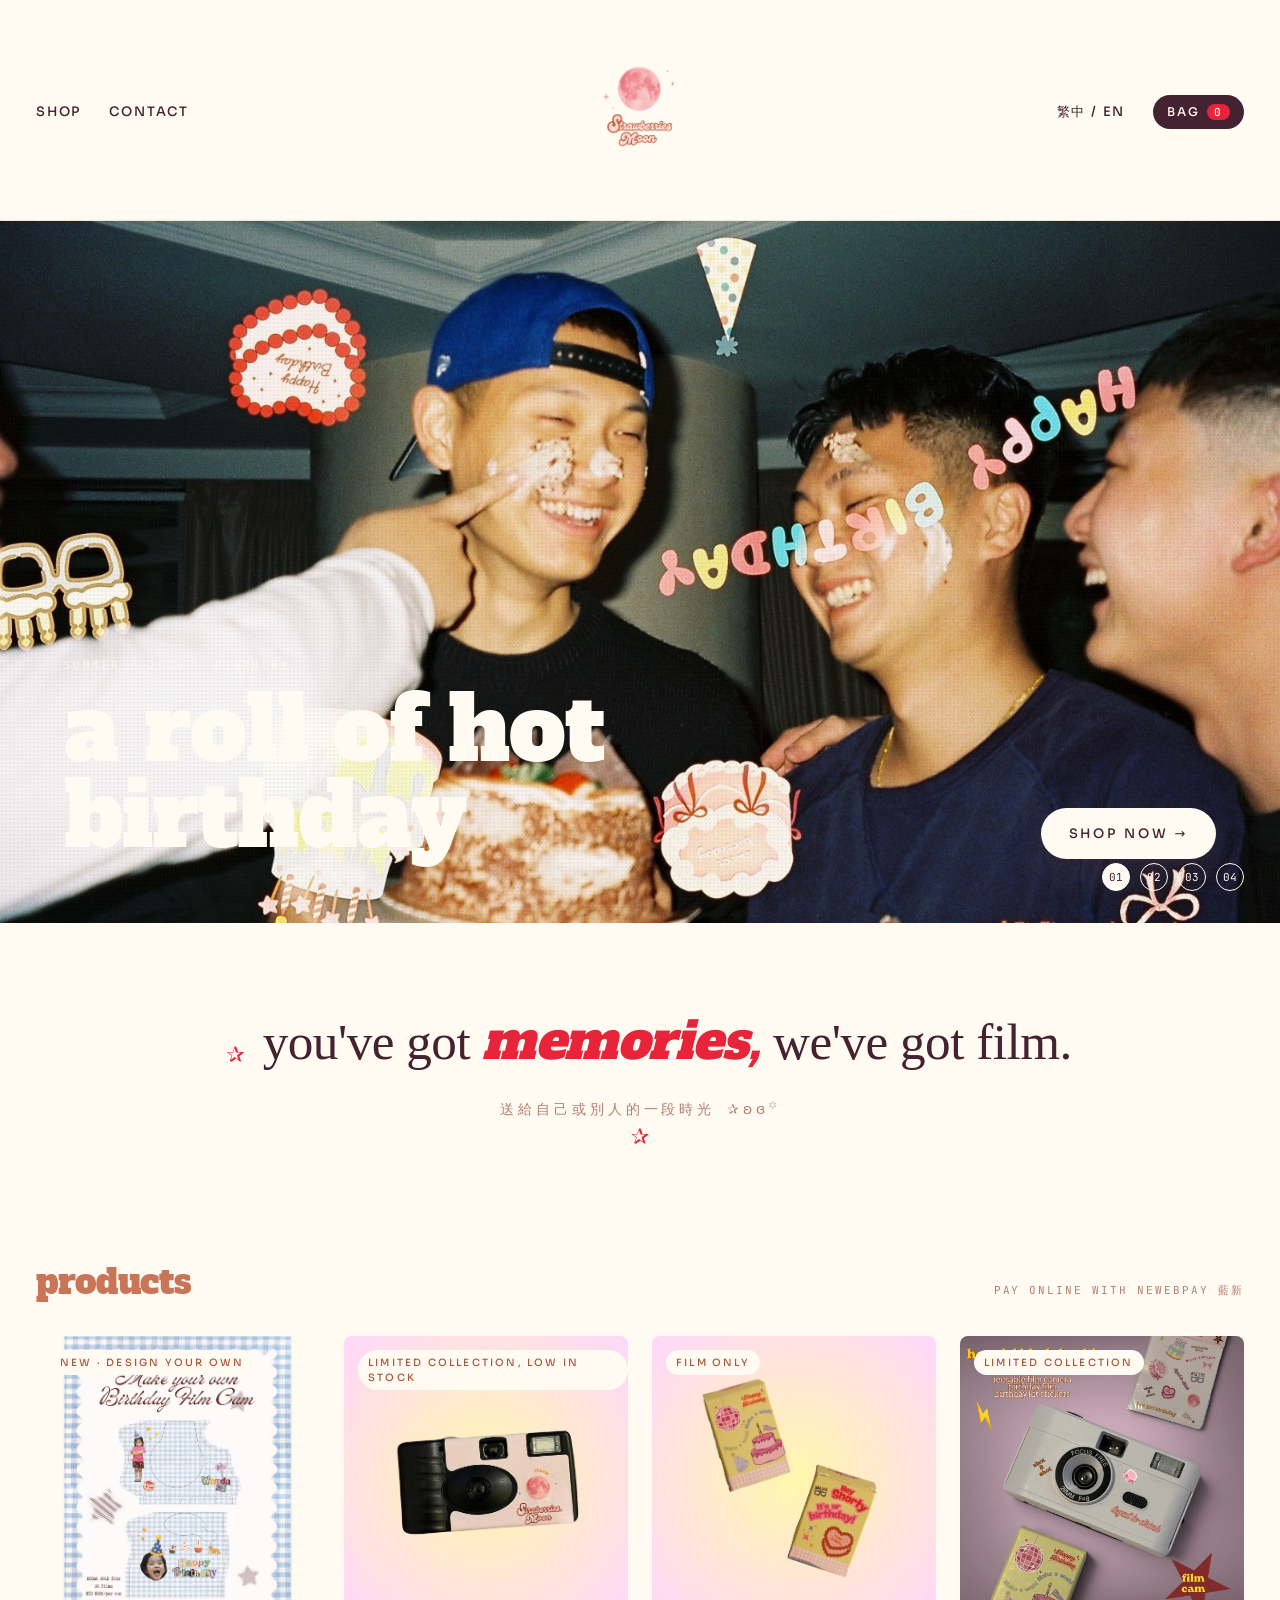
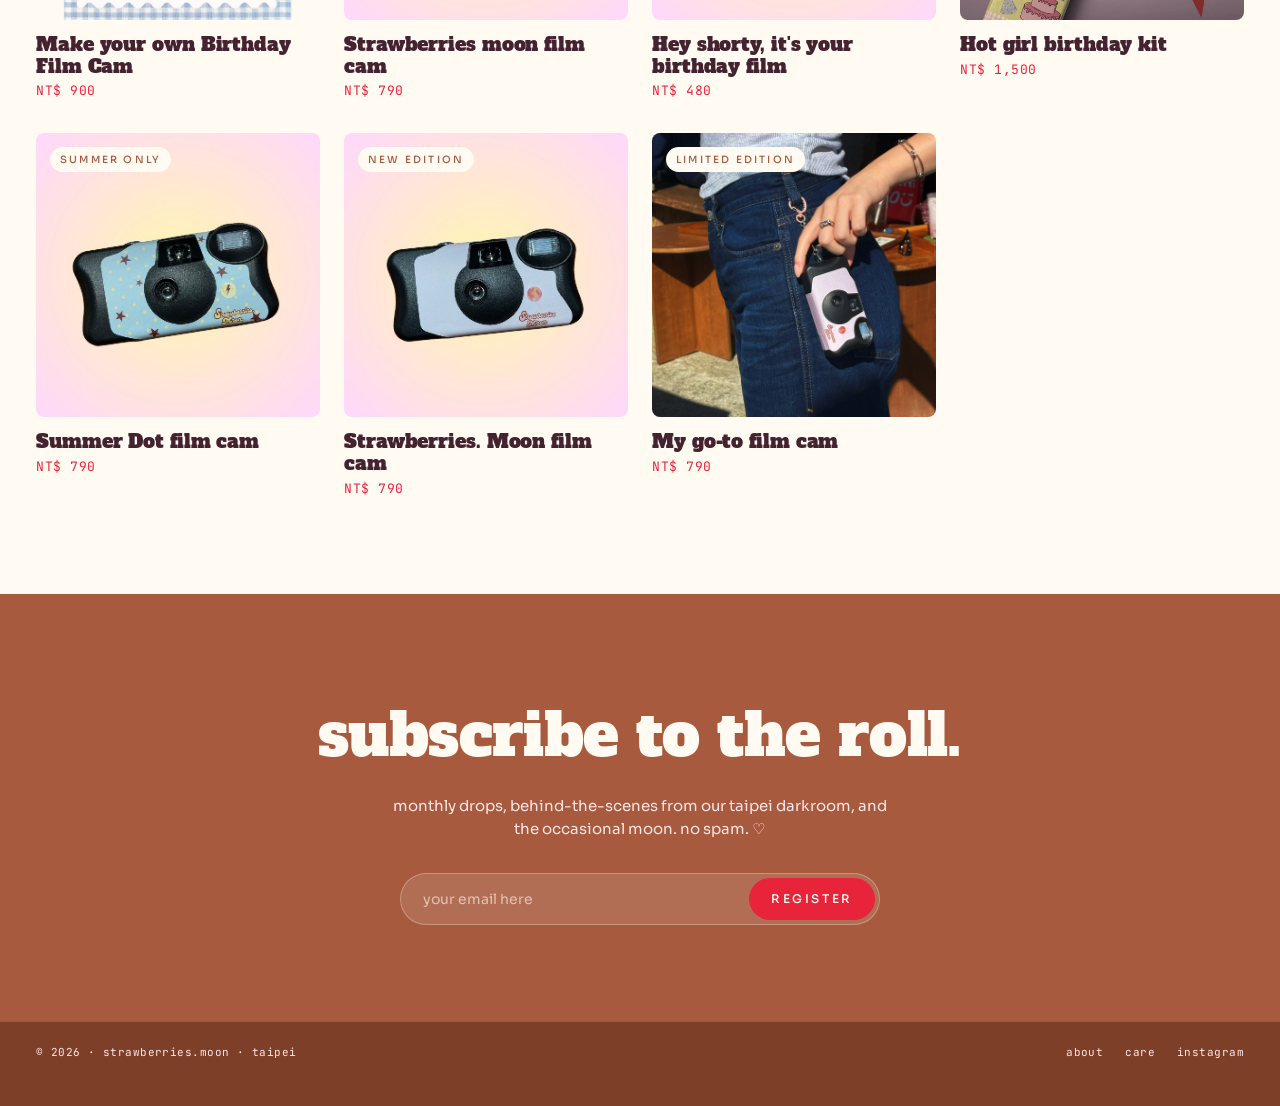
==== index.html @ 06480b18 "Add files via upload" ====
<!doctype html><html><head><meta charset=utf8><meta name=viewport content="width=device-width,initial-scale=1,viewport-fit=cover"><style>:root{color-scheme:light;box-sizing:border-box;padding-top:env(safe-area-inset-top,0px);padding-bottom:env(safe-area-inset-bottom,0px)}html{scroll-padding-top:env(safe-area-inset-top,0px)}body{margin:0;padding:0;font:14px -apple-system,BlinkMacSystemFont,sans-serif;background:#fff;color:#000}img{max-width:100%}[hidden]:not([hidden=until-found i]){display:none!important}</style></head><body><title>strawberries.moon</title>
<style id="app-style">/* ──────────────────────────────────────────────────────────────
   Strawberries.Moon — colors_and_type.css
   70s retro-groovy meets dreamy pastel pink. Soft, witty, romantic.
   ────────────────────────────────────────────────────────────── */
@import url("https://fonts.googleapis.com/css2?family=Alfa+Slab+One&family=Fraunces:ital,opsz,wght@0,9..144,300;0,9..144,400;0,9..144,500;0,9..144,700&family=Sora:wght@300;400;500;600;700&family=JetBrains+Mono:wght@400;500&display=swap");

:root {
  /* ── PALETTE (from the actual logo) ────────────────────────── */
  /* Pinks: the logo's moon + script wash */
  --pink-50:  #fff5f5;
  --pink-100: #ffe6e6;
  --pink-200: #ffd1d4;          /* logo soft pink fill */
  --pink-300: #f5b8bd;
  --pink-400: #e89aa1;          /* moon mid */
  --pink-500: #d97c83;          /* moon dusk */

  /* Coral / terracotta: the logo's outline */
  --coral-300: #e4998a;
  --coral-400: #c97557;          /* logo outline ★ */
  --coral-500: #a85a3e;
  --coral-600: #7e3f29;

  /* Cream paper */
  --cream-50:  #fffaf2;
  --cream-100: #fff3e1;
  --cream-200: #f6e6cc;
  --cream-300: #e9d3ad;

  /* Berry retained as small accent only */
  --berry-500: #e8243a;

  /* Berry scale + dark "cosmic" surfaces + candy accents.
     The brand pivoted to pink/coral, but the shop UI kit uses these
     tokens for dark surfaces (footer, buttons), hovers, and accents.
     Mapped here to warm tones that fit the retro-pink direction. */
  --berry-100: #ffd9dd;
  --berry-300: #f5949c;
  --berry-700: #b3122a;

  /* "cosmic" = deep warm plum-brown for dark surfaces & strong text */
  --cosmic-50:  #f7e9ee;
  --cosmic-100: #efd3dc;   /* light tint for text on dark surfaces */
  --cosmic-500: #7a4a58;   /* mid */
  --cosmic-700: #44222f;   /* darkest — footer bg, primary text */

  /* candy accents */
  --candy-pink: #ffb8d6;
  --candy-buttercream: #fff0a8;
  --candy-mint: #b8efd4;
  --candy-glow: #ffd25a;

  /* Soft text */
  --ink-700: #5a2f24;            /* warm brown text */
  --ink-500: #8a5446;
  --ink-400: #b07f70;

  /* ── SEMANTIC ──────────────────────────────────────────────── */
  --bg:       var(--cream-50);
  --bg-alt:   var(--pink-50);
  --bg-soft:  var(--pink-100);

  --fg:       var(--ink-700);
  --fg-2:     var(--ink-500);
  --fg-3:     var(--ink-400);

  --hairline: var(--cream-200);
  --accent:   var(--coral-400);
  --accent-deep: var(--coral-500);

  --link:       var(--coral-400);
  --link-hover: var(--coral-600);

  /* ── TYPE ──────────────────────────────────────────────────── */
  --font-display: "Alfa Slab One", "Fraunces", Georgia, serif;        /* groovy 70s slab — closest free match to logo */
  --font-serif:   "Fraunces", Georgia, serif;
  --font-sans:    "Sora", "Helvetica Neue", system-ui, sans-serif;
  --font-mono:    "JetBrains Mono", ui-monospace, monospace;

  --t-hero: clamp(56px, 11vw, 168px);    /* @kind font */
  --t-display: clamp(40px, 7vw, 96px);   /* @kind font */
  --t-h1: clamp(32px, 4.2vw, 56px);      /* @kind font */
  --t-h2: clamp(24px, 3vw, 36px);        /* @kind font */
  --t-h3: 22px;                          /* @kind font */
  --t-body: 17px;                        /* @kind font */
  --t-small: 14px;                       /* @kind font */
  --t-eyebrow: 12px;                     /* @kind font */

  --lh-tight: 0.95;                      /* @kind font */
  --lh-snug: 1.1;                        /* @kind font */
  --lh-body: 1.5;                        /* @kind font */

  --ls-display: 0.005em;                 /* @kind font */
  --ls-eyebrow: 0.22em;                  /* @kind font */

  /* ── SHAPE ─────────────────────────────────────────────────── */
  --r-sm: 8px;
  --r-md: 14px;
  --r-lg: 22px;
  --r-xl: 32px;
  --r-pill: 999px;

  /* ── ELEVATION ─────────────────────────────────────────────── */
  --sh-soft: 0 1px 2px rgba(168, 90, 62, 0.08), 0 8px 24px rgba(168, 90, 62, 0.10);
  --sh-card: 0 2px 4px rgba(168, 90, 62, 0.06), 0 16px 40px rgba(168, 90, 62, 0.12);
  --sh-pop:  0 12px 28px rgba(217, 124, 131, 0.32);

  /* ── SPACE ─────────────────────────────────────────────────── */
  --s-1: 4px; --s-2: 8px; --s-3: 12px; --s-4: 16px; --s-5: 24px;
  --s-6: 32px; --s-7: 48px; --s-8: 72px; --s-9: 112px;

  /* ── MOTION ────────────────────────────────────────────────── */
  --ease-soft: cubic-bezier(.2, .9, .25, 1);      /* @kind other */
  --ease-bouncy: cubic-bezier(.34, 1.56, .64, 1); /* @kind other */
  --dur-quick: 140ms;                             /* @kind other */
  --dur-base: 240ms;                              /* @kind other */
}

.sm-display { font-family: var(--font-display); font-weight: 400; font-size: var(--t-display); line-height: var(--lh-tight); color: var(--coral-400); }
.sm-h1 { font-family: var(--font-display); font-size: var(--t-h1); line-height: var(--lh-snug); color: var(--coral-400); }
.sm-h2 { font-family: var(--font-display); font-size: var(--t-h2); line-height: var(--lh-snug); color: var(--coral-400); }
.sm-h3 { font-family: var(--font-sans); font-weight: 600; font-size: var(--t-h3); color: var(--ink-700); }
.sm-body { font-family: var(--font-sans); font-size: var(--t-body); line-height: var(--lh-body); color: var(--fg); }
.sm-small { font-family: var(--font-sans); font-size: var(--t-small); color: var(--fg-2); }
.sm-eyebrow { font-family: var(--font-sans); font-weight: 500; font-size: var(--t-eyebrow); letter-spacing: var(--ls-eyebrow); text-transform: uppercase; color: var(--fg-2); }
.sm-mono { font-family: var(--font-mono); font-size: 13px; }

body.sm-page {
  margin: 0; background: var(--bg); color: var(--fg);
  font-family: var(--font-sans); font-size: var(--t-body); line-height: var(--lh-body);
  -webkit-font-smoothing: antialiased;
}

/* ── strawberries.moon store — layout from the original index.html + product.html, unchanged ── */
* { box-sizing: border-box; }
html, body { margin: 0; padding: 0; }
body {
  background: var(--cream-50);
  color: var(--cosmic-700);
  font-family: var(--font-sans);
  font-size: 16px;
  line-height: 1.5;
  -webkit-font-smoothing: antialiased;
}
body::before { content: ""; position: fixed; inset: 0 0 auto; height: env(safe-area-inset-top, 0px); z-index: 30; background: var(--cream-50); }
a { color: inherit; text-decoration: none; }
.pg-pdp { line-height: 1.55; }

/* ── HEADER (3-col, big centered logo) ─────────────────────── */
.nav {
  display: grid;
  grid-template-columns: 1fr auto 1fr;
  align-items: center;
  padding: 32px 36px 28px;
  border-bottom: 1px solid var(--cream-200);
  background: var(--cream-50);
  position: sticky; top: env(safe-area-inset-top, 0px); z-index: 20;
}
.nav-left, .nav-right { display: flex; gap: 28px; align-items: center; }
.nav-right { justify-content: flex-end; flex-wrap: wrap; }
.nav a.link {
  font-size: 13px;
  letter-spacing: .14em;
  text-transform: uppercase;
  font-weight: 500;
  color: var(--cosmic-700);
  position: relative;
}
.pg-home .nav a.link:hover::after {
  content: ''; position: absolute; left: 0; right: 0; bottom: -4px;
  height: 1px; background: var(--berry-500);
}
.pg-pdp .nav a.link:hover { color: var(--berry-500); }
.logo { display: flex; align-items: center; justify-content: center; }
.cart {
  display: inline-flex; align-items: center; gap: 8px;
  background: var(--cosmic-700); color: var(--cream-50);
  padding: 8px 14px; border-radius: 999px;
  font-size: 12px; letter-spacing: .14em; text-transform: uppercase;
  font-weight: 500; white-space: nowrap;
}
.cart .pip {
  background: var(--berry-500); border-radius: 999px;
  padding: 0 7px; font-family: var(--font-mono); font-size: 11px;
}
.cart:hover { background: var(--berry-500); }
.cart:hover .pip { background: var(--cosmic-700); }

/* ── HERO CAROUSEL ─────────────────────────────────────────── */
.hero {
  position: relative;
  height: 78vh; min-height: 580px; max-height: 780px;
  overflow: hidden;
}
.slide {
  position: absolute; inset: 0;
  opacity: 0; transition: opacity 800ms var(--ease-soft);
  display: flex; align-items: flex-end;
  padding: 64px;
}
.slide.active { opacity: 1; }
.slide-bg { position: absolute; inset: 0; z-index: 0; }
.slide-grain {
  position: absolute; inset: 0; z-index: 1;
  background-image: radial-gradient(rgba(90,47,36,0.05) 1px, transparent 1px);
  background-size: 4px 4px;
  pointer-events: none;
}
.slide-content {
  position: relative; z-index: 2;
  display: flex; align-items: flex-end; justify-content: space-between;
  width: 100%; gap: 64px;
}
.slide-tag {
  font-family: var(--font-mono);
  font-size: 11px;
  letter-spacing: .22em;
  text-transform: uppercase;
  color: var(--cream-50);
  margin-bottom: 14px;
  opacity: .85;
}
.slide-headline {
  font-family: var(--font-display);
  font-size: clamp(48px, 7vw, 104px);
  line-height: .96;
  letter-spacing: -0.01em;
  color: var(--cream-50);
  font-weight: 400;
  max-width: 11ch;
  margin: 0;
}
.slide-cta {
  display: inline-flex; align-items: center; gap: 10px;
  background: var(--cream-50);
  color: var(--cosmic-700);
  padding: 16px 28px;
  border-radius: 999px;
  border: 0;
  font-family: var(--font-sans);
  font-size: 13px;
  letter-spacing: .22em;
  text-transform: uppercase;
  font-weight: 500;
  cursor: pointer;
  white-space: nowrap;
  transition: all var(--dur-quick) var(--ease-soft);
  box-shadow: var(--sh-card);
}
.slide-cta:hover { background: var(--berry-500); color: var(--cream-50); }
.slide-counter {
  position: absolute; bottom: 32px; right: 36px;
  display: flex; gap: 10px; z-index: 5;
}
.slide-counter button {
  width: 28px; height: 28px; border-radius: 50%;
  border: 1px solid var(--cream-50);
  background: transparent;
  color: var(--cream-50);
  font-family: var(--font-mono);
  font-size: 11px;
  cursor: pointer;
  transition: all var(--dur-quick) var(--ease-soft);
}
.slide-counter button.active { background: var(--cream-50); color: var(--cosmic-700); }
.slide-orn { position: absolute; z-index: 1; pointer-events: none; }
.slide-n1 .slide-orn { top: 18%; left: 38%; transform: rotate(-12deg); }
.slide-n2 .slide-orn { top: 14%; right: 14%; }
.slide-n3 .slide-orn { top: 22%; right: 22%; transform: rotate(6deg); }
.slide-n4 .slide-orn { top: 16%; right: 18%; transform: rotate(-8deg); }
.slide-n5 .slide-orn { top: 18%; left: 50%; transform: translateX(-50%); }

/* ── TAGLINE SECTION ──────────────────────────────────────── */
.tagline {
  padding: 80px 36px;
  text-align: center;
  background: var(--cream-50);
  position: relative;
}
.tagline::before, .tagline::after {
  content: '✰'; color: var(--berry-500);
  font-size: 22px; margin: 0 18px; vertical-align: middle;
}
.tagline-text {
  display: inline-block;
  font-family: var(--font-display);
  font-size: clamp(28px, 4vw, 52px);
  letter-spacing: -0.01em;
  font-weight: 400;
  color: var(--cosmic-700);
}
.tagline-text em { font-family: var(--font-display); font-style: italic; color: var(--berry-500); }
.tagline-sub {
  margin-top: 18px;
  font-family: var(--font-mono);
  font-size: 12px;
  letter-spacing: .28em;
  text-transform: uppercase;
  color: var(--fg-3);
}

/* ── PRODUCTS GRID ────────────────────────────────────────── */
.products { padding: 24px 36px 96px; max-width: 1440px; margin: 0 auto; }
.products-head {
  display: flex; justify-content: space-between; align-items: baseline; gap: 16px; flex-wrap: wrap;
  margin-bottom: 28px;
}
.products-head h2 {
  font-family: var(--font-display);
  font-size: 34px; font-weight: 400; letter-spacing: -0.01em;
  margin: 0; color: var(--coral-400);
}
.products-note { font-family: var(--font-mono); font-size: 11px; letter-spacing: .18em; text-transform: uppercase; color: var(--fg-3); }
.grid { display: grid; grid-template-columns: repeat(4, 1fr); gap: 32px 24px; }
@media (max-width: 980px) { .grid { grid-template-columns: repeat(2, 1fr); } }
.grid-empty { grid-column: 1 / -1; text-align: center; padding: 80px 20px; color: var(--fg-3); }
.grid-empty b { display: block; font-family: var(--font-display); font-size: 32px; font-weight: 400; color: var(--cosmic-700); margin-bottom: 8px; }

/* product card (was React inline styles; same values) */
.pcard { position: relative; cursor: pointer; display: block; color: inherit; min-width: 0; }
.pcard-img { aspect-ratio: 1; max-width: 100%; border-radius: 8px; position: relative; overflow: hidden; margin-bottom: 14px; transition: box-shadow 240ms cubic-bezier(.2,.9,.25,1); }
.pcard:hover .pcard-img { box-shadow: 0 16px 40px rgba(168,90,62,0.16); }
.pcard-glyph { position: absolute; left: 50%; top: 50%; transform: translate(-50%,-50%) scale(1) rotate(0deg); width: 50%; transition: transform 320ms cubic-bezier(.2,.9,.25,1); filter: drop-shadow(0 12px 24px rgba(168,90,62,0.2)); }
.pcard:hover .pcard-glyph { transform: translate(-50%,-50%) scale(1.06) rotate(-4deg); }
.pcard-tag { position: absolute; top: 14px; left: 14px; background: var(--cream-50); color: var(--coral-500); font-size: 10px; letter-spacing: .22em; text-transform: uppercase; font-weight: 500; padding: 5px 10px; border-radius: 999px; }
.pcard-cta { position: absolute; bottom: 14px; left: 14px; right: 14px; background: var(--berry-500); color: var(--cream-50); padding: 11px 14px; border-radius: 999px; text-align: center; font-family: var(--font-sans); font-size: 12px; font-weight: 500; letter-spacing: .18em; text-transform: uppercase; opacity: 0; transform: translateY(8px); transition: all 240ms cubic-bezier(.2,.9,.25,1); }
.pcard:hover .pcard-cta, .pcard:focus-visible .pcard-cta { opacity: 1; transform: translateY(0); }
.pcard-title { font-family: var(--font-display); font-size: 19px; font-weight: 400; letter-spacing: -0.005em; line-height: 1.15; color: var(--cosmic-700); margin-bottom: 4px; }
.pcard-price { font-family: var(--font-mono); font-size: 13px; color: var(--berry-500); letter-spacing: .04em; }

/* ── NEWSLETTER ──────────────────────────────────────────── */
.news { background: var(--coral-500); color: var(--cream-50); padding: 96px 36px; text-align: center; }
.news h3 { font-family: var(--font-display); font-size: clamp(36px, 5vw, 60px); letter-spacing: -0.01em; font-weight: 400; margin: 0 0 14px; }
.news p { max-width: 520px; margin: 0 auto 32px; color: var(--pink-100); font-size: 15px; line-height: 1.55; }
.news-form {
  display: flex; max-width: 480px; margin: 0 auto;
  background: rgba(255, 250, 242, 0.12);
  border: 1px solid rgba(255, 250, 242, 0.28);
  border-radius: 999px; padding: 4px;
}
.news-form input { flex: 1; min-width: 0; border: 0; background: transparent; padding: 12px 18px; color: var(--cream-50); font-family: var(--font-sans); font-size: 14px; outline: none; }
.news-form input::placeholder { color: rgba(255, 250, 242, 0.6); }
.news-form button { background: var(--berry-500); color: var(--cream-50); border: 0; padding: 11px 22px; border-radius: 999px; font-family: var(--font-sans); font-size: 12px; font-weight: 500; letter-spacing: .22em; text-transform: uppercase; cursor: pointer; transition: background var(--dur-quick); }
.news-form button:hover { background: var(--berry-700); }

/* ── FOOTER ──────────────────────────────────────────────── */
.foot { background: var(--coral-600); color: var(--cream-50); padding: 0 36px 24px; border-top: 1px solid rgba(255, 250, 242, 0.14); }
.foot-row { display: flex; justify-content: space-between; align-items: center; padding: 22px 0; font-family: var(--font-mono); font-size: 11px; color: var(--pink-100); letter-spacing: .04em; }
.foot-row a { margin-left: 22px; }
.foot-row a:hover { color: var(--cream-50); }
.foot2 { background: var(--cosmic-700); color: var(--cream-50); padding: 0 36px 24px; border-top: 1px solid rgba(255,250,242,.12); margin-top: 60px; }
.foot2 > div { display: flex; justify-content: space-between; align-items: center; padding: 22px 0; font-family: var(--font-mono); font-size: 11px; color: var(--cosmic-100); letter-spacing: .04em; }

/* ── PRODUCT PAGE ─────────────────────────────────────────── */
.crumbs { padding: 24px 36px 0; font-family: var(--font-mono); font-size: 11px; letter-spacing: .15em; text-transform: uppercase; color: var(--fg-3); }
.crumbs a:hover { color: var(--berry-500); }
.crumbs span { margin: 0 8px; opacity: .5; }
.crumbs span.here { margin: 0; opacity: 1; color: var(--cosmic-700); }
.pdp { display: grid; grid-template-columns: 1.05fr 1fr; gap: 64px; max-width: 1280px; margin: 0 auto; padding: 32px 36px 80px; }
.pdp > * { min-width: 0; }
@media (max-width: 880px) { .pdp { grid-template-columns: 1fr; gap: 32px; } }
.gallery { position: sticky; top: 124px; align-self: start; }
.gallery-hero { aspect-ratio: 1; max-width: 100%; background-color: var(--cream-100); background-size: cover; background-position: center; background-repeat: no-repeat; border-radius: 10px; overflow: hidden; position: relative; margin-bottom: 12px; }
.gallery-hero .placeholder { position: absolute; inset: 0; display: flex; align-items: center; justify-content: center; }
.gallery-hero .placeholder img { width: 45%; opacity: .9; }
.gallery-thumbs { display: grid; grid-template-columns: repeat(5, 1fr); gap: 8px; }
.gallery-thumb { aspect-ratio: 1; background-color: var(--cream-100); background-size: cover; background-position: center; background-repeat: no-repeat; border-radius: 6px; cursor: pointer; border: 2px solid transparent; transition: border-color 200ms; padding: 0; }
.gallery-thumb.active { border-color: var(--berry-500); }
.info { padding-top: 4px; }
.tag { display: inline-block; background: var(--berry-500); color: var(--cream-50); font-size: 10px; letter-spacing: .22em; text-transform: uppercase; font-weight: 500; padding: 5px 10px; border-radius: 999px; margin-bottom: 16px; }
.title { font-family: var(--font-display); font-size: 52px; font-weight: 400; letter-spacing: -0.025em; line-height: 1.05; color: var(--cosmic-700); margin: 0 0 18px; font-variation-settings: "opsz" 144; text-wrap: balance; }
.price { font-family: var(--font-display); font-size: 32px; letter-spacing: -0.015em; color: var(--berry-500); margin-bottom: 28px; font-variation-settings: "opsz" 144; }
.desc { font-size: 15.5px; line-height: 1.65; color: var(--cosmic-500); margin: 0 0 32px; text-wrap: pretty; max-width: 48ch; white-space: pre-line; }
.field-block { margin-bottom: 28px; }
.field-block .label { font-family: var(--font-mono); font-size: 11px; letter-spacing: .22em; text-transform: uppercase; color: var(--fg-3); margin-bottom: 12px; }
.variants { display: flex; flex-wrap: wrap; gap: 8px; }
.variant { padding: 11px 18px; border: 1px solid var(--cream-200); background: var(--cream-50); color: var(--cosmic-700); border-radius: 999px; font-family: var(--font-sans); font-size: 14px; cursor: pointer; transition: all 180ms cubic-bezier(.2,.9,.25,1); }
.variant:hover { border-color: var(--cosmic-500); }
.variant.active { border-color: var(--berry-500); background: var(--berry-500); color: var(--cream-50); }
.variant.oos { opacity: .4; cursor: not-allowed; text-decoration: line-through; }
.stock-pill { display: inline-block; font-family: var(--font-mono); font-size: 11px; color: var(--fg-3); margin-top: 12px; }
.stock-pill.low { color: var(--berry-500); }
.qty { display: inline-flex; align-items: center; border: 1px solid var(--cream-200); border-radius: 999px; background: var(--cream-50); padding: 4px; }
.qty button { width: 32px; height: 32px; border-radius: 50%; border: 0; background: transparent; cursor: pointer; font-size: 18px; color: var(--cosmic-700); }
.qty button:hover { background: var(--cream-200); }
.qty .v { min-width: 36px; text-align: center; font-family: var(--font-mono); font-size: 14px; font-variant-numeric: tabular-nums; }
.actions { display: flex; flex-direction: column; gap: 10px; margin-top: 8px; }
.btn { display: inline-flex; align-items: center; justify-content: center; gap: 10px; padding: 18px 28px; border-radius: 999px; font-family: var(--font-sans); font-size: 13px; letter-spacing: .22em; text-transform: uppercase; font-weight: 500; border: 0; cursor: pointer; transition: all 200ms cubic-bezier(.2,.9,.25,1); text-align: center; }
.btn-buy { background: var(--berry-500); color: var(--cream-50); }
.btn-buy:hover { background: var(--berry-700); transform: translateY(-1px); }
.btn-buy:disabled { background: var(--cream-200); color: var(--fg-3); cursor: not-allowed; transform: none; }
.btn-add { background: transparent; color: var(--cosmic-700); border: 1.5px solid var(--cosmic-700); }
.btn-add:hover { background: var(--cosmic-700); color: var(--cream-50); }
.btn-add:disabled { opacity: .4; cursor: not-allowed; background: transparent; color: var(--cosmic-700); }
.added { font-family: var(--font-mono); font-size: 12px; color: var(--berry-500); min-height: 18px; }
.added a { border-bottom: 1px solid; }
.meta-rows { margin-top: 36px; border-top: 1px solid var(--cream-200); }
.meta-row { display: flex; justify-content: space-between; gap: 16px; padding: 14px 0; border-bottom: 1px solid var(--cream-200); font-size: 13.5px; }
.meta-row > span:last-child { text-align: right; }
.meta-row .k { color: var(--fg-3); font-family: var(--font-mono); font-size: 11px; letter-spacing: .15em; text-transform: uppercase; }
.notfound { text-align: center; padding: 140px 24px; max-width: 520px; margin: 0 auto; }
.notfound h1 { font-family: var(--font-display); font-size: 56px; letter-spacing: -0.02em; color: var(--cosmic-700); font-weight: 400; margin: 0 0 12px; line-height: 1.05; }
.notfound p { color: var(--fg-3); margin: 0 0 24px; }

/* ── BAG + CHECKOUT (built from the product-page parts) ───── */
.co-title { font-family: var(--font-display); font-size: 44px; font-weight: 400; letter-spacing: -0.02em; line-height: 1.05; color: var(--cosmic-700); margin: 0 0 24px; text-wrap: balance; }
.eyebrow { font-family: var(--font-mono); font-size: 11px; letter-spacing: .22em; text-transform: uppercase; color: var(--fg-3); margin: 0 0 10px; }
.line { display: grid; grid-template-columns: 76px minmax(0,1fr) auto; gap: 16px; align-items: center; padding: 16px 0; border-bottom: 1px solid var(--cream-200); }
.line:first-child { border-top: 1px solid var(--cream-200); }
.line-th { width: 76px; height: 76px; border-radius: 8px; background-size: cover; background-position: center; position: relative; overflow: hidden; }
.line-th img { position: absolute; left: 50%; top: 50%; width: 52%; transform: translate(-50%,-50%); }
.line-name { font-family: var(--font-display); font-size: 17px; line-height: 1.15; color: var(--cosmic-700); }
.line-meta { font-family: var(--font-mono); font-size: 12px; color: var(--fg-3); margin-top: 4px; font-variant-numeric: tabular-nums; }
.line-ctl { display: flex; flex-direction: column; align-items: flex-end; gap: 8px; }
.line-ctl .qty button { width: 28px; height: 28px; font-size: 16px; }
.line-ctl .qty .v { min-width: 28px; font-size: 13px; }
.rm { background: none; border: 0; padding: 0; font-family: var(--font-mono); font-size: 11px; letter-spacing: .12em; text-transform: uppercase; color: var(--fg-3); cursor: pointer; text-decoration: underline; }
.rm:hover { color: var(--berry-500); }
.sum { background: var(--cream-100); border-radius: 10px; padding: 28px; display: flex; flex-direction: column; gap: 16px; position: sticky; top: 124px; align-self: start; }
.sum h2 { font-family: var(--font-display); font-weight: 400; font-size: 26px; margin: 0; color: var(--cosmic-700); }
.sum .lines .line { grid-template-columns: 56px minmax(0,1fr) auto; padding: 12px 0; }
.sum .lines .line-th { width: 56px; height: 56px; }
.sum .lines .line-name { font-size: 15px; }
.rows { display: grid; grid-template-columns: 1fr auto; gap: 8px 16px; margin: 0; font-size: 14px; }
.rows dt { color: var(--fg-2); }
.rows dd { margin: 0; text-align: right; font-family: var(--font-mono); font-size: 13px; font-variant-numeric: tabular-nums; }
.rows .tot { font-family: var(--font-display); font-size: 22px; color: var(--berry-500); }
.rows dt.tot { color: var(--cosmic-700); font-family: var(--font-sans); font-size: 15px; font-weight: 600; align-self: center; }
.hint { font-size: 12.5px; color: var(--fg-2); margin: 0; }
.textlink { font-family: var(--font-mono); font-size: 12px; letter-spacing: .12em; text-transform: uppercase; color: var(--cosmic-700); border-bottom: 1px solid; align-self: center; }
.textlink:hover { color: var(--berry-500); }
.form { display: grid; grid-template-columns: 1fr 1fr; gap: 18px 16px; }
.form .full { grid-column: 1 / -1; }
@media (max-width: 560px) { .form { grid-template-columns: 1fr; } }
.fl { display: flex; flex-direction: column; gap: 8px; min-width: 0; }
.fl > span { font-family: var(--font-mono); font-size: 11px; letter-spacing: .22em; text-transform: uppercase; color: var(--fg-3); }
.inp { width: 100%; font-family: var(--font-sans); font-size: 15px; color: var(--cosmic-700); background: var(--cream-50); border: 1px solid var(--cream-200); border-radius: 12px; padding: 13px 16px; }
.inp:hover { border-color: var(--cosmic-500); }
.inp:focus { outline: 2px solid var(--berry-500); outline-offset: 0; border-color: var(--berry-500); }
textarea.inp { min-height: 84px; resize: vertical; line-height: 1.5; }
.err, .fl > span.err { font-family: var(--font-sans); font-size: 12.5px; letter-spacing: 0; text-transform: none; color: var(--berry-700); }
.steps { list-style: none; margin: 0 0 28px; padding: 0; display: flex; flex-direction: column; gap: 28px; counter-reset: st; }
.steps li { display: grid; grid-template-columns: 36px minmax(0,1fr); gap: 14px; }
.steps li::before { counter-increment: st; content: counter(st); width: 36px; height: 36px; border-radius: 50%; border: 1.5px solid var(--berry-500); color: var(--berry-500); display: grid; place-items: center; font-family: var(--font-mono); font-size: 13px; }
.steps h2 { font-family: var(--font-display); font-weight: 400; font-size: 24px; margin: 4px 0 8px; color: var(--cosmic-700); }
.steps p { margin: 0 0 12px; color: var(--cosmic-500); font-size: 15px; max-width: 52ch; }
.otext { width: 100%; min-height: 200px; font-family: var(--font-mono); font-size: 12.5px; line-height: 1.6; color: var(--cosmic-700); background: var(--cream-100); border: 1px solid var(--cream-200); border-radius: 10px; padding: 14px; resize: vertical; }
.btnrow { display: flex; gap: 10px; flex-wrap: wrap; }
.btnrow .btn { flex: 1 1 200px; }
.btn.sm { padding: 14px 20px; font-size: 12px; }

/* preview bar (only you see it) */
.pvbar { position: fixed; z-index: 60; left: 50%; transform: translateX(-50%); bottom: calc(18px + env(safe-area-inset-bottom, 0px)); display: flex; align-items: center; gap: 10px; flex-wrap: wrap; justify-content: center; padding: 8px 8px 8px 18px; border-radius: 999px; background: var(--cosmic-700); color: var(--cream-50); font-size: 13px; box-shadow: var(--sh-card); max-width: calc(100% - 24px); }
.pvbar button { border: 0; border-radius: 999px; padding: 8px 14px; background: var(--cream-50); color: var(--cosmic-700); font-family: var(--font-sans); font-weight: 600; font-size: 12px; cursor: pointer; }
.pvbar button.alt { background: transparent; color: var(--cream-50); border: 1px solid rgba(255,250,242,.4); }

/* ── SELLER PAGE ──────────────────────────────────────────── */
.seller { max-width: 1040px; margin: 0 auto; padding: 32px 36px 96px; }
.ed { display: flex; flex-direction: column; gap: 36px; }
.ed-top { display: flex; justify-content: space-between; align-items: flex-end; gap: 20px; flex-wrap: wrap; }
.ed-top h1 { font-family: var(--font-display); font-weight: 400; font-size: 44px; line-height: 1.05; margin: 0; color: var(--cosmic-700); }
.ed-top p { margin: 8px 0 0; color: var(--cosmic-500); max-width: 56ch; }
.ed-actions { display: flex; gap: 8px; flex-wrap: wrap; }
.sb { display: inline-flex; align-items: center; justify-content: center; gap: 6px; min-height: 42px; padding: 0 18px; border-radius: 999px; border: 1.5px solid var(--cosmic-700); background: transparent; color: var(--cosmic-700); font-family: var(--font-sans); font-weight: 500; font-size: 12px; letter-spacing: .14em; text-transform: uppercase; cursor: pointer; white-space: nowrap; }
.sb:hover { background: var(--cosmic-700); color: var(--cream-50); }
.sb.primary { background: var(--berry-500); border-color: var(--berry-500); color: var(--cream-50); }
.sb.primary:hover { background: var(--berry-700); border-color: var(--berry-700); }
.sb:disabled { opacity: .4; cursor: not-allowed; }
.sb:disabled:hover { background: transparent; color: var(--cosmic-700); }
.sb.primary:disabled:hover { background: var(--berry-500); color: var(--cream-50); }
.sb.small { min-height: 32px; padding: 0 12px; font-size: 11px; letter-spacing: .1em; border-width: 1px; }
.sb.danger { color: var(--berry-700); border-color: var(--berry-300); }
.sb.danger.armed { background: var(--berry-700); color: var(--cream-50); border-color: var(--berry-700); }
.status { margin: 0; font-size: 14px; padding: 12px 16px; border-radius: 10px; background: var(--pink-100); color: var(--cosmic-700); }
.status.bad { background: var(--berry-100); color: var(--berry-700); }
.status:empty { display: none; }
.sec { background: var(--cream-100); border-radius: 14px; padding: 24px; display: flex; flex-direction: column; gap: 18px; }
.sec-head { display: flex; justify-content: space-between; align-items: center; gap: 12px; flex-wrap: wrap; }
.sec h2 { font-family: var(--font-display); font-weight: 400; font-size: 26px; margin: 0; color: var(--cosmic-700); }
.sec .note { font-size: 13px; color: var(--fg-2); margin: 0; max-width: 70ch; }
.sec .note code { font-family: var(--font-mono); font-size: 12px; }
.check { display: flex; gap: 10px; align-items: center; font-size: 14px; cursor: pointer; }
.check input { width: 18px; height: 18px; accent-color: var(--berry-500); }
.item-ed { border: 1px solid var(--cream-200); border-radius: 12px; background: var(--cream-50); }
.item-ed > summary { list-style: none; display: flex; align-items: center; gap: 14px; padding: 12px 16px; cursor: pointer; }
.item-ed > summary::-webkit-details-marker { display: none; }
.item-ed .th { width: 52px; height: 52px; border-radius: 8px; flex: none; background-size: cover; background-position: center; position: relative; overflow: hidden; }
.item-ed .th img { position: absolute; left: 50%; top: 50%; width: 55%; transform: translate(-50%,-50%); }
.item-ed .nm { flex: 1; min-width: 0; }
.item-ed .nm b { display: block; font-family: var(--font-display); font-weight: 400; font-size: 17px; overflow: hidden; text-overflow: ellipsis; white-space: nowrap; }
.item-ed .nm span { font-family: var(--font-mono); font-size: 12px; color: var(--fg-3); }
.chip { font-family: var(--font-mono); font-size: 10px; letter-spacing: .12em; text-transform: uppercase; padding: 4px 9px; border-radius: 999px; background: var(--pink-100); color: var(--cosmic-500); white-space: nowrap; }
.chip.warn { background: var(--candy-buttercream); color: var(--ink-700); }
.chev { font-family: var(--font-mono); color: var(--fg-3); transition: transform .2s; }
.item-ed[open] .chev { transform: rotate(90deg); }
.item-body { padding: 6px 16px 20px; display: flex; flex-direction: column; gap: 18px; border-top: 1px solid var(--cream-200); }
.item-body h3 { margin: 12px 0 0; font-family: var(--font-mono); font-size: 11px; letter-spacing: .22em; text-transform: uppercase; color: var(--fg-3); font-weight: 500; }
.photos { display: flex; gap: 10px; flex-wrap: wrap; align-items: flex-start; }
.photo { width: 104px; display: flex; flex-direction: column; gap: 4px; }
.photo .pi { width: 104px; height: 104px; border-radius: 8px; border: 1px solid var(--cream-200); background-size: cover; background-position: center; background-color: var(--cream-100); }
.photo.wide, .photo.wide .pi { width: 220px; }
.photo.wide .pi { height: 124px; }
.photo .pa { display: flex; gap: 4px; }
.photo .pa button { flex: 1; font-size: 11px; padding: 5px 0; border-radius: 6px; border: 1px solid var(--cream-200); background: var(--cream-50); color: var(--cosmic-700); cursor: pointer; }
.photo .pa button:hover { border-color: var(--cosmic-500); }
.photo .main { font-family: var(--font-mono); font-size: 10px; letter-spacing: .12em; text-transform: uppercase; color: var(--berry-500); }
.upl { position: relative; width: 104px; height: 104px; border-radius: 8px; border: 1.5px dashed var(--coral-300); display: grid; place-items: center; text-align: center; font-size: 12px; color: var(--cosmic-500); cursor: pointer; padding: 8px; }
.upl.wide { width: 220px; height: 124px; }
.upl:hover, .upl:focus-within { border-color: var(--berry-500); color: var(--berry-500); }
.upl input { position: absolute; width: 1px; height: 1px; opacity: 0; }
.vrow { display: grid; grid-template-columns: minmax(0,2fr) minmax(0,1fr) auto; gap: 10px; align-items: end; }
.row-btns { display: flex; gap: 8px; flex-wrap: wrap; justify-content: space-between; }
.row-btns div { display: flex; gap: 8px; flex-wrap: wrap; }
.gate { max-width: 560px; margin: 0 auto; padding: 96px 24px; text-align: center; }
.gate h1 { font-family: var(--font-display); font-weight: 400; font-size: 44px; margin: 0 0 12px; line-height: 1.05; }
.gate p { color: var(--cosmic-500); margin: 0 0 24px; }

/* ── CUSTOM CAMERA + DESIGN UPLOAD ────────────────────────── */
.tier { font-family: var(--font-mono); font-size: 12px; letter-spacing: .06em; color: var(--berry-500); background: var(--pink-50); border: 1px dashed var(--berry-300); border-radius: 999px; display: inline-block; padding: 6px 14px; margin: 0 0 28px; }
.howto { margin-top: 36px; padding-top: 28px; border-top: 1px solid var(--cream-200); }
.howto .label { font-family: var(--font-mono); font-size: 11px; letter-spacing: .22em; text-transform: uppercase; color: var(--fg-3); margin-bottom: 18px; }
.howto .steps { margin-bottom: 0; gap: 22px; }
.howto .steps h2 { font-size: 20px; }
.howto .steps p { font-size: 14.5px; margin-bottom: 10px; }
.drop { position: relative; display: flex; flex-direction: column; align-items: center; justify-content: center; gap: 6px; text-align: center; min-height: 150px; padding: 24px; border: 1.5px dashed var(--coral-300); border-radius: 12px; background: var(--cream-50); color: var(--cosmic-500); font-size: 14px; cursor: pointer; transition: border-color 160ms, background 160ms; }
.drop b { font-family: var(--font-display); font-weight: 400; font-size: 20px; color: var(--berry-500); }
.drop small { font-family: var(--font-mono); font-size: 11px; letter-spacing: .08em; color: var(--fg-3); }
.drop:hover, .drop.over, .drop:focus-within { border-color: var(--berry-500); background: var(--pink-50); }
.drop input { position: absolute; width: 1px; height: 1px; opacity: 0; }
.flist { display: flex; flex-direction: column; border-top: 1px solid var(--cream-200); }
.fitem { display: grid; grid-template-columns: minmax(0,1fr) auto auto; gap: 14px; align-items: center; padding: 12px 0; border-bottom: 1px solid var(--cream-200); }
.fname { font-size: 14px; overflow: hidden; text-overflow: ellipsis; white-space: nowrap; }
.fsize { font-family: var(--font-mono); font-size: 12px; color: var(--fg-3); font-variant-numeric: tabular-nums; }
.checklist { margin: 0; padding: 0 0 0 18px; display: flex; flex-direction: column; gap: 10px; font-size: 14px; color: var(--cosmic-500); }
.checklist li::marker { color: var(--berry-500); }

:focus-visible { outline: 2px solid var(--berry-500); outline-offset: 3px; }
@media (prefers-reduced-motion: reduce) { .slide, .pcard-img, .pcard-glyph, .pcard-cta, .btn { transition: none !important; } }

/* ── MOBILE (iPhone-friendly) — original rules ─────────────── */
@media (max-width: 768px) {
  .pg-home .nav { padding: 14px 16px 12px; }
  .pg-home .nav .logo img { height: 72px !important; }
  .pg-home .nav a.link { font-size: 11px; letter-spacing: .08em; }
  .pg-home .nav-left, .pg-home .nav-right { gap: 14px; }
  .pg-pdp .nav { padding: 16px 18px 14px; }
  .pg-pdp .nav .logo img { height: 54px !important; }
  .pg-pdp .nav a.link { font-size: 11px; letter-spacing: .1em; }
  .pg-pdp .nav-left { gap: 16px; }
  .pg-pdp .nav-right { gap: 12px; }
  .cart { padding: 6px 10px; font-size: 10px; letter-spacing: .1em; gap: 6px; }

  .hero { height: auto; min-height: 0; max-height: none; }
  .slide { position: relative; padding: 28px 18px 24px; min-height: 64vh; }
  .slide:not(.active) { display: none; }
  .slide.active { position: relative; opacity: 1; }
  .slide-content { flex-direction: column; align-items: flex-start; gap: 20px; }
  .slide-headline { font-size: 44px; max-width: 100%; }
  .slide-orn { width: 150px !important; top: auto !important; right: 18px !important; left: auto !important; bottom: 30%; opacity: .85; }
  .slide-cta { padding: 14px 22px; font-size: 12px; }
  .slide-counter { bottom: 16px; right: 16px; }

  .tagline { padding: 48px 20px; }
  .tagline::before, .tagline::after { display: block; margin: 0 0 10px; }
  .tagline::after { margin: 10px 0 0; }

  .products { padding: 20px 16px 64px; }
  .products-head h2 { font-size: 26px; }
  .grid { grid-template-columns: repeat(2, 1fr); gap: 18px 12px; }

  .news { padding: 56px 20px; }
  .news-form { flex-direction: column; background: transparent; border: 0; padding: 0; gap: 10px; }
  .news-form input { background: rgba(255,250,242,.12); border: 1px solid rgba(255,250,242,.28); border-radius: 999px; text-align: center; padding: 14px; }
  .news-form button { padding: 14px; }

  .foot { padding: 0 18px 20px; }
  .foot-row { flex-direction: column; gap: 10px; text-align: center; padding: 18px 0; }
  .foot-row a { margin: 0 11px; }

  .crumbs { padding: 16px 18px 0; font-size: 10px; }
  .pdp { padding: 18px 18px 56px; gap: 24px; }
  .gallery, .sum { position: static; }
  .gallery-hero { border-radius: 14px; }
  .gallery-thumbs { grid-template-columns: repeat(5, 1fr); gap: 6px; }
  .title { font-size: 34px; margin-bottom: 12px; }
  .co-title { font-size: 32px; }
  .price { font-size: 26px; margin-bottom: 22px; }
  .desc { font-size: 15px; margin-bottom: 26px; }
  .field-block { margin-bottom: 22px; }
  .variant { padding: 12px 18px; font-size: 15px; }
  .qty button { width: 40px; height: 40px; }
  .btn { padding: 17px 24px; font-size: 13px; width: 100%; }
  .sum { padding: 20px; }
  .foot2 { padding-left: 18px; padding-right: 18px; }
  .foot2 > div { flex-direction: column; gap: 8px; text-align: center; }
  .seller { padding: 24px 16px 80px; }
  .ed-top h1 { font-size: 34px; }
  .sec { padding: 18px 14px; }
  .vrow { grid-template-columns: 1fr 1fr; }
  .vrow .sb { grid-column: 1 / -1; }
}
</style>
<div id="app"></div>
<script type="application/json" id="brand-assets">{"logo":"[data-uri]","camera":"[data-uri]","strawberry":"[data-uri]","moon":"[data-uri]","sparkle":"[data-uri]","monogram":"[data-uri]"}</script>
<script type="application/json" id="store-data">{"products":[{"id":"p_custombday","title":"Make your own Birthday Film Cam","price":900,"currency":"NT$","tag":"new · design your own","description":"A film camera wrapped in your own design. Put your birthday photos, names and doodles on it.\nKodak Gold film · 36 exposures","photos":["[data-uri]"],"variants":[{"id":"v_custom36","label":"Kodak Gold · 36 exposures","stock":50}],"buyLink":"","custom":true,"layoutLink":"","bulkQty":5,"bulkPrice":800},{"id":"p_film_pinkcloud","title":"Strawberries moon film cam","price":790,"currency":"NT$","tag":"limited collection, low in stock","description":"Kodak gold 200 film use\n35mm","photos":["[data-uri]"],"variants":[{"id":"v_1roll","label":"36exps","stock":5}],"buyLink":""},{"id":"p_iia0pjj","title":"Hey shorty, it's your birthday film ","price":480,"currency":"NT$","tag":"film only","description":"35mm\nISO 200\n","photos":["[data-uri]"],"variants":[{"id":"v_11isbfp","label":"36 exps","stock":24}],"buyLink":""},{"id":"p_45hmgqs","title":"Hot girl birthday kit","price":1500,"currency":"NT$","tag":"limited collection","description":"make your own birthday film camera!\n\nset comes with\n-one stickers set\n-one reusable film camera with flash\n-one birthday film\n\nyou need to buy a battery in order to use camera\n","photos":["[data-uri]"],"variants":[{"id":"v_7r1fhlh","label":"a set!","stock":100}],"buyLink":""},{"id":"p_o6rsq58","title":"Summer Dot film cam","price":790,"currency":"NT$","tag":"summer only","description":"","photos":["[data-uri]"],"variants":[{"id":"v_1qprejw","label":"35 exes","stock":20}],"buyLink":""},{"id":"p_xi5e9l3","title":"Strawberries. Moon film cam","price":790,"currency":"NT$","tag":"new edition","description":"","photos":["[data-uri]"],"variants":[{"id":"v_zat4lb4","label":"36 exes","stock":20}],"buyLink":""},{"id":"p_7nrogs3","title":"My go-to film cam","price":790,"currency":"NT$","tag":"limited edition","description":"Includes\n-36 exposures\n-Build-in flash/battery","photos":["[data-uri]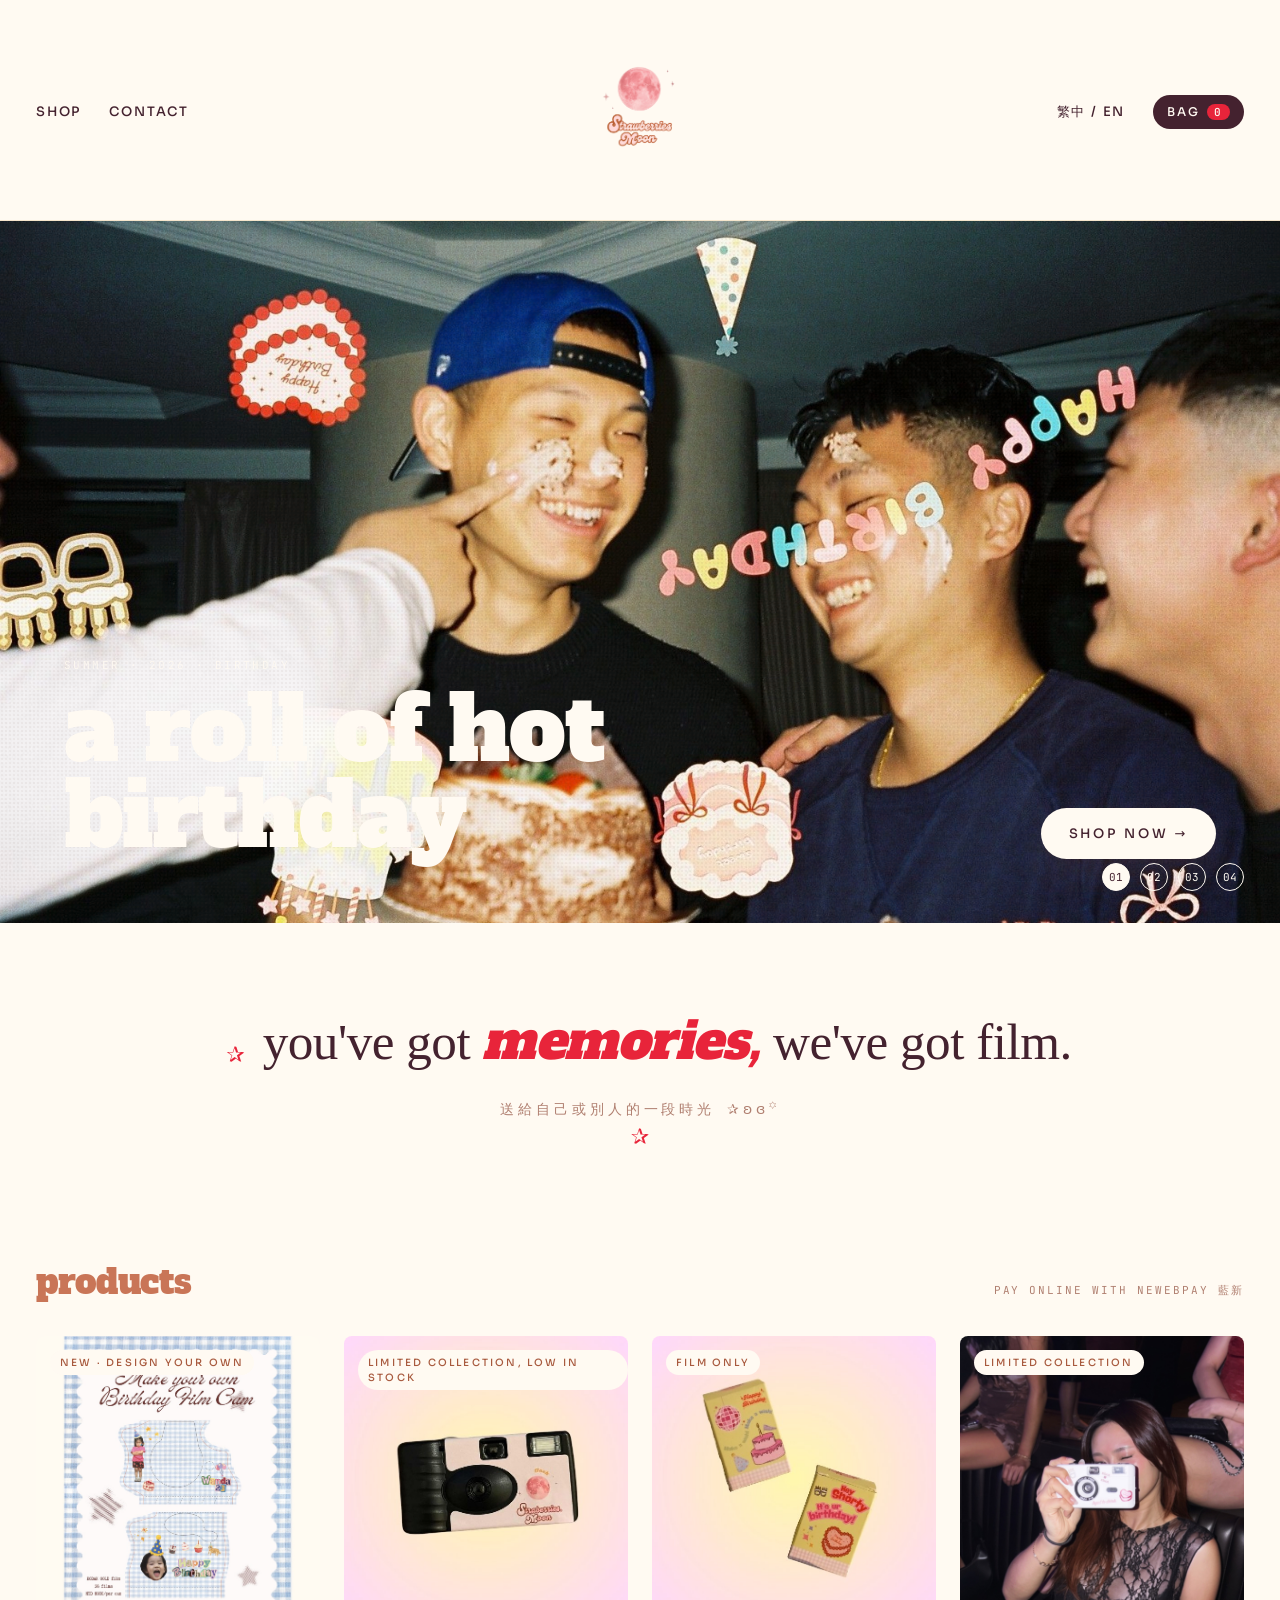
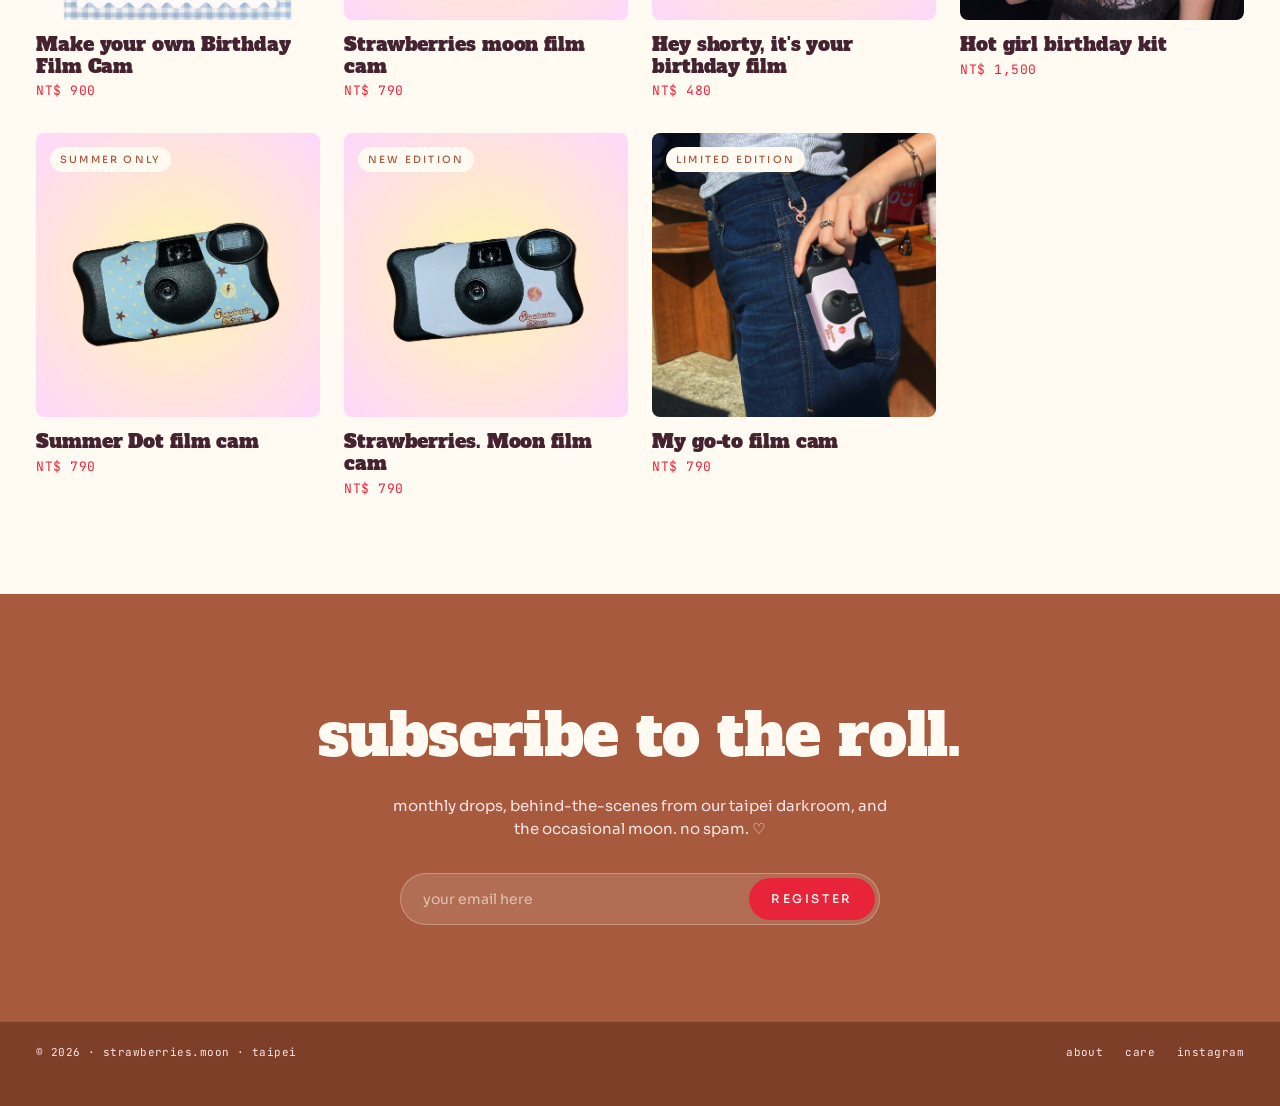
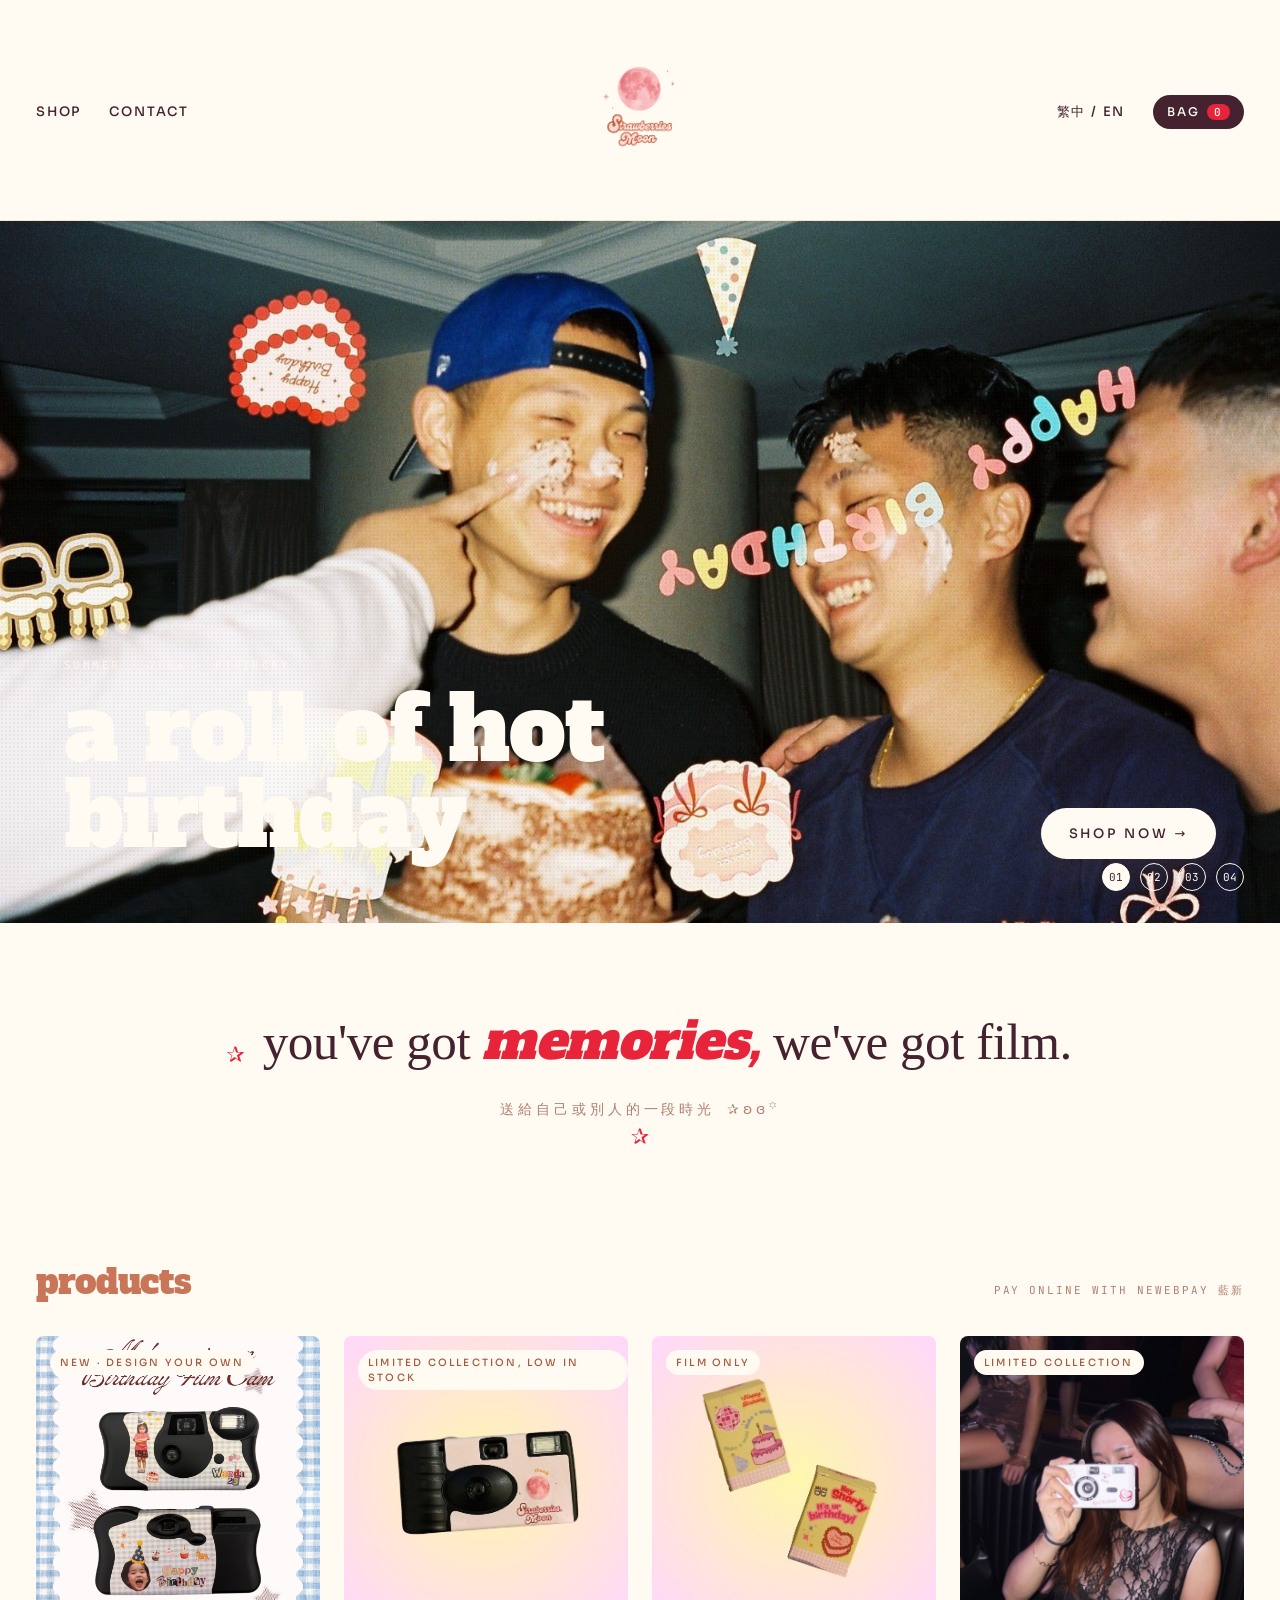
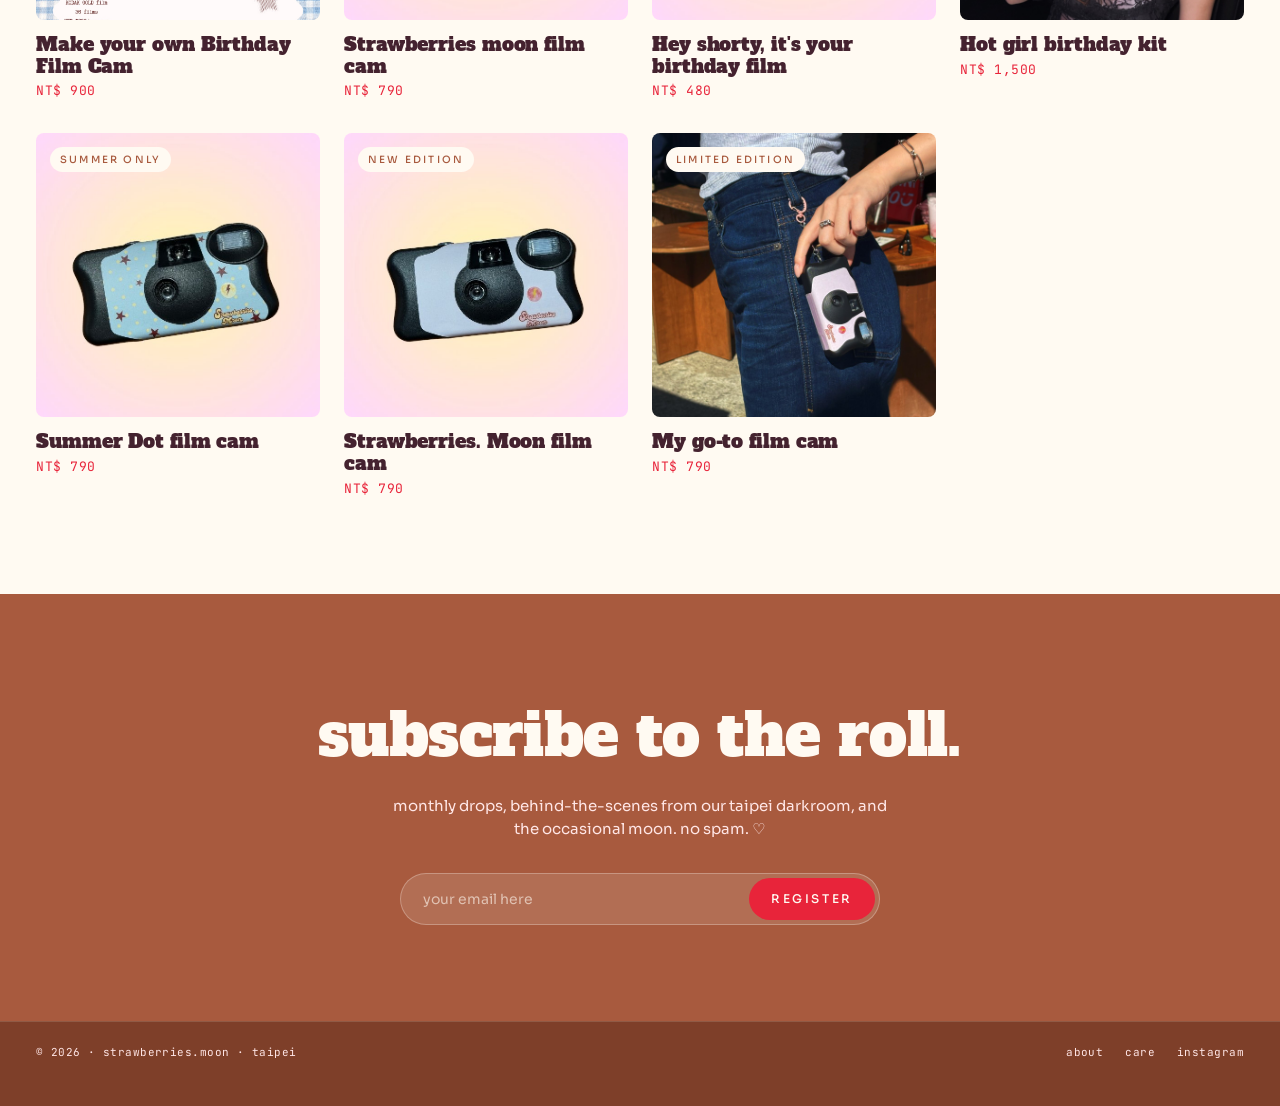
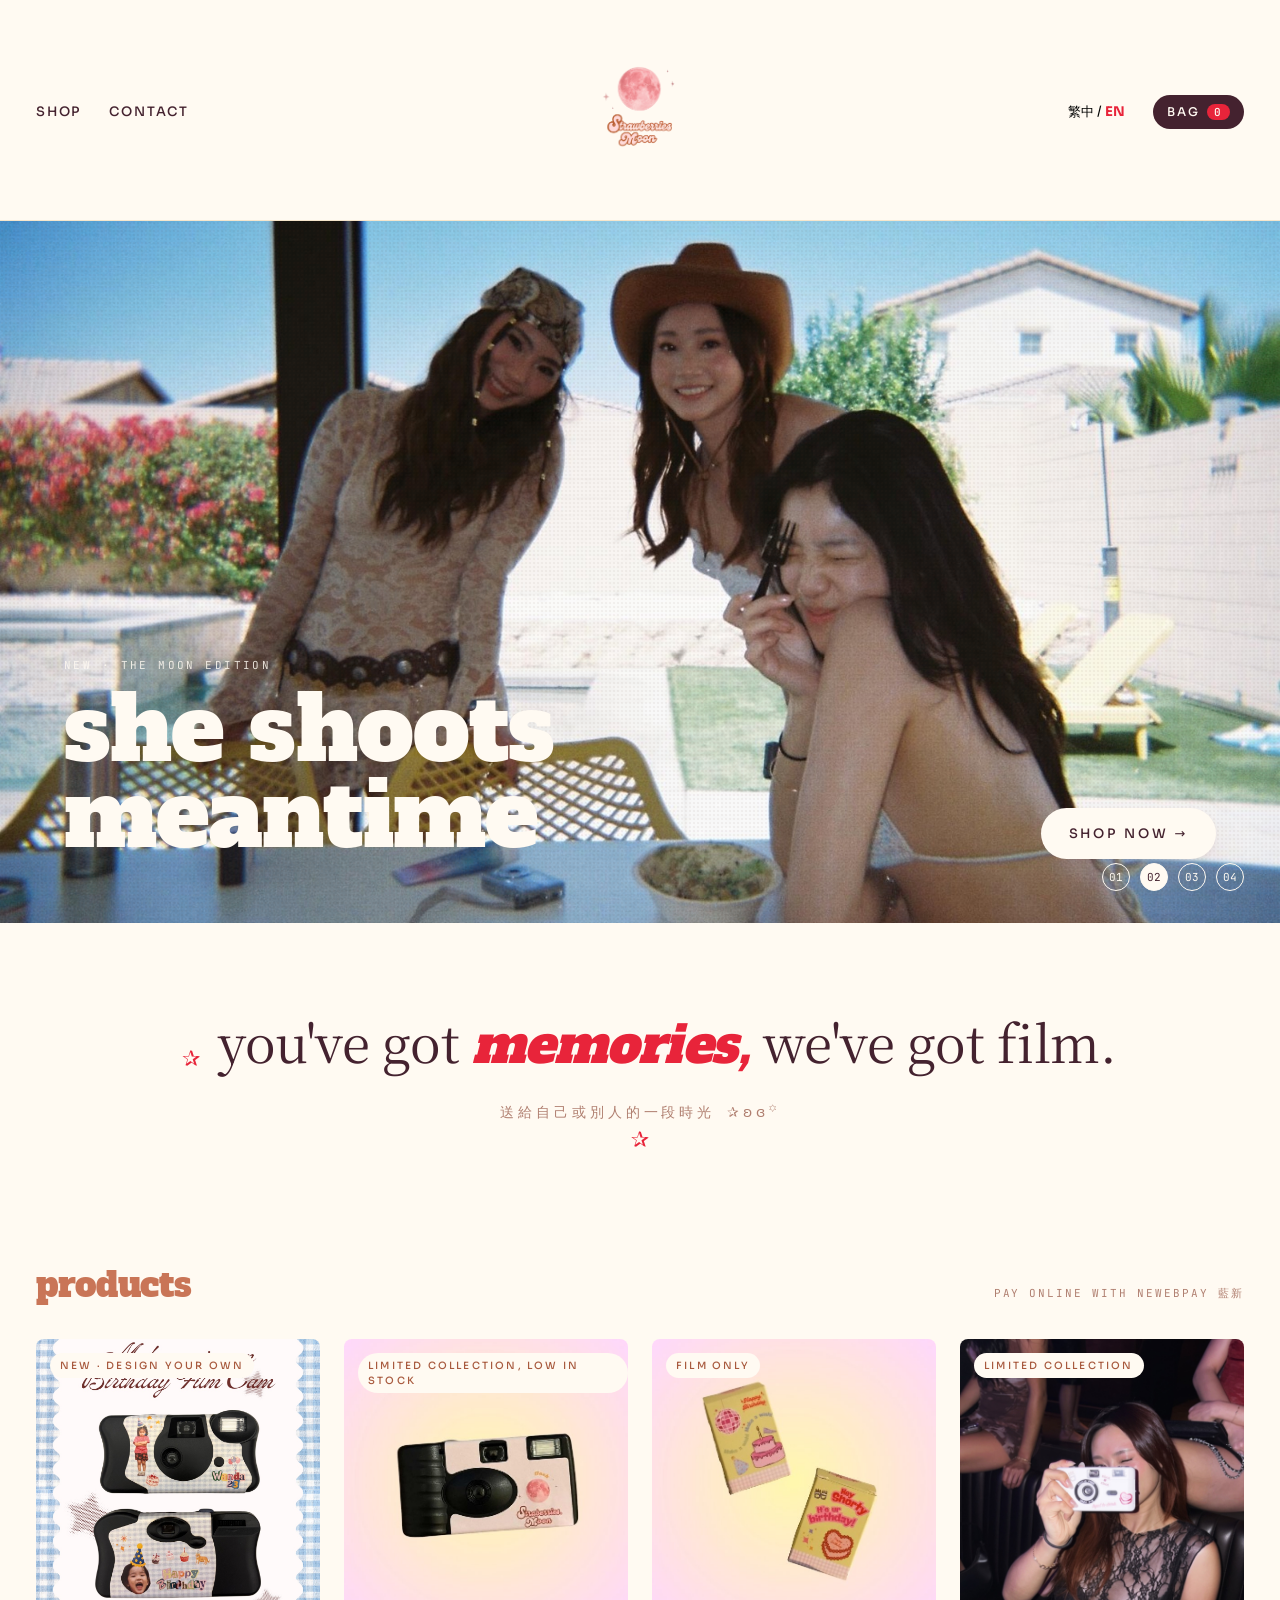
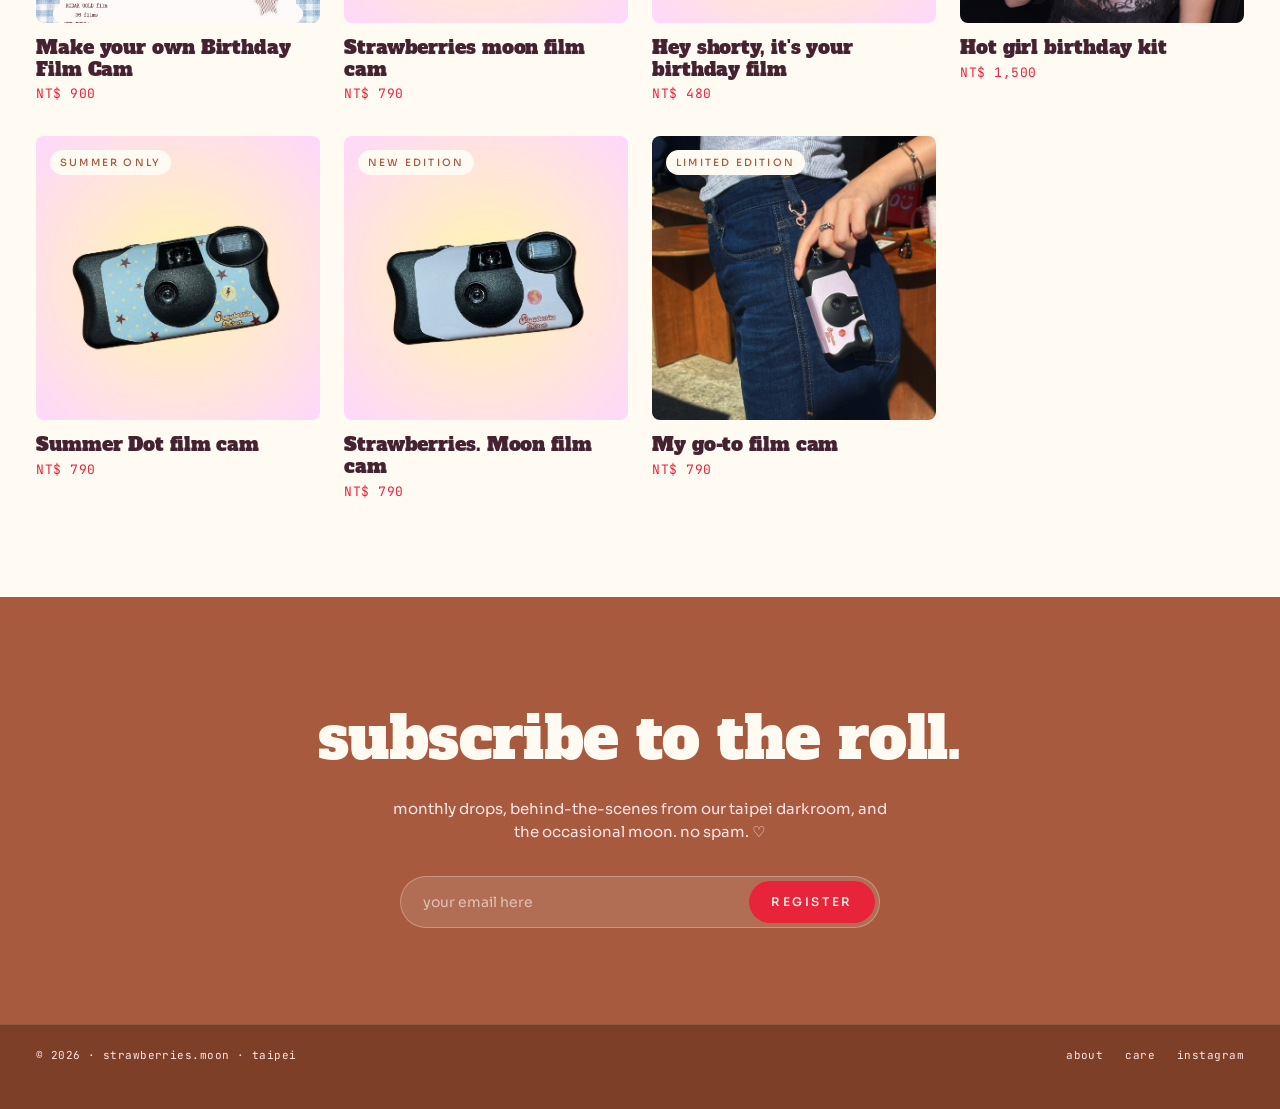
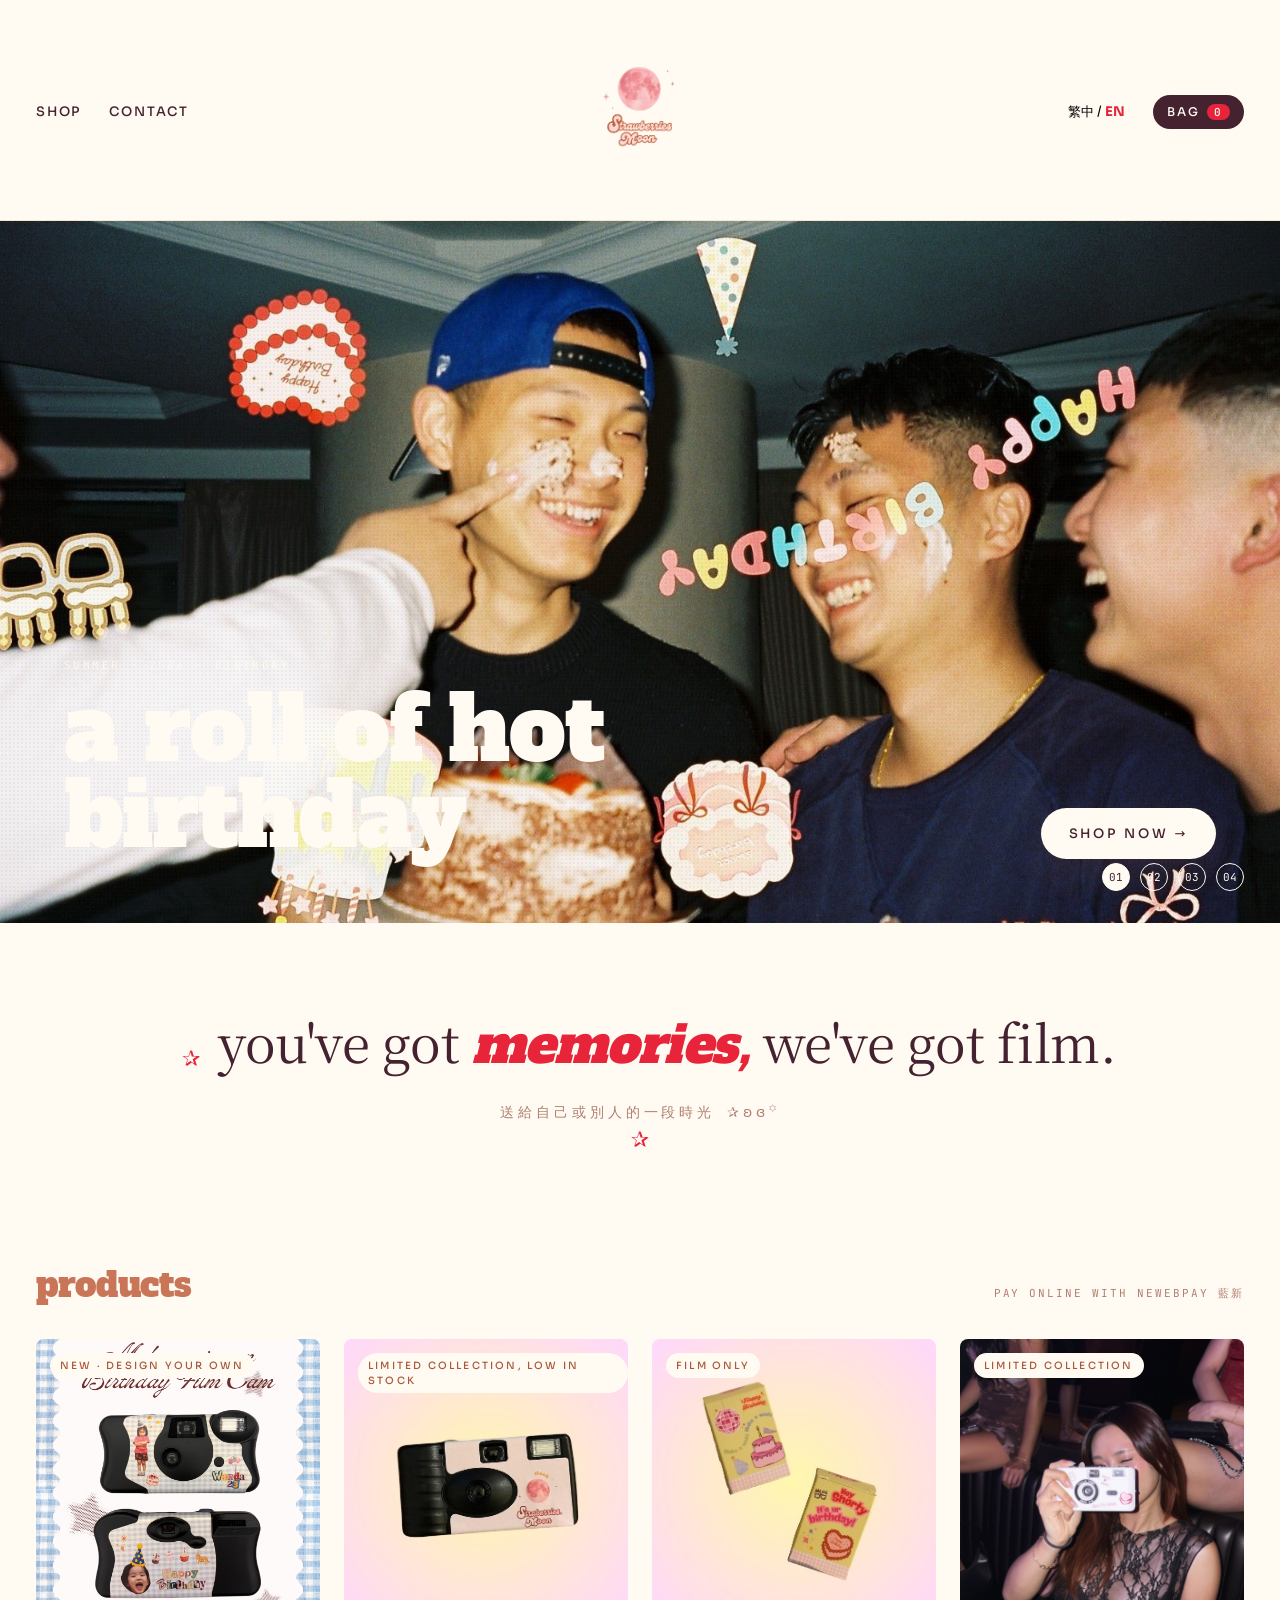
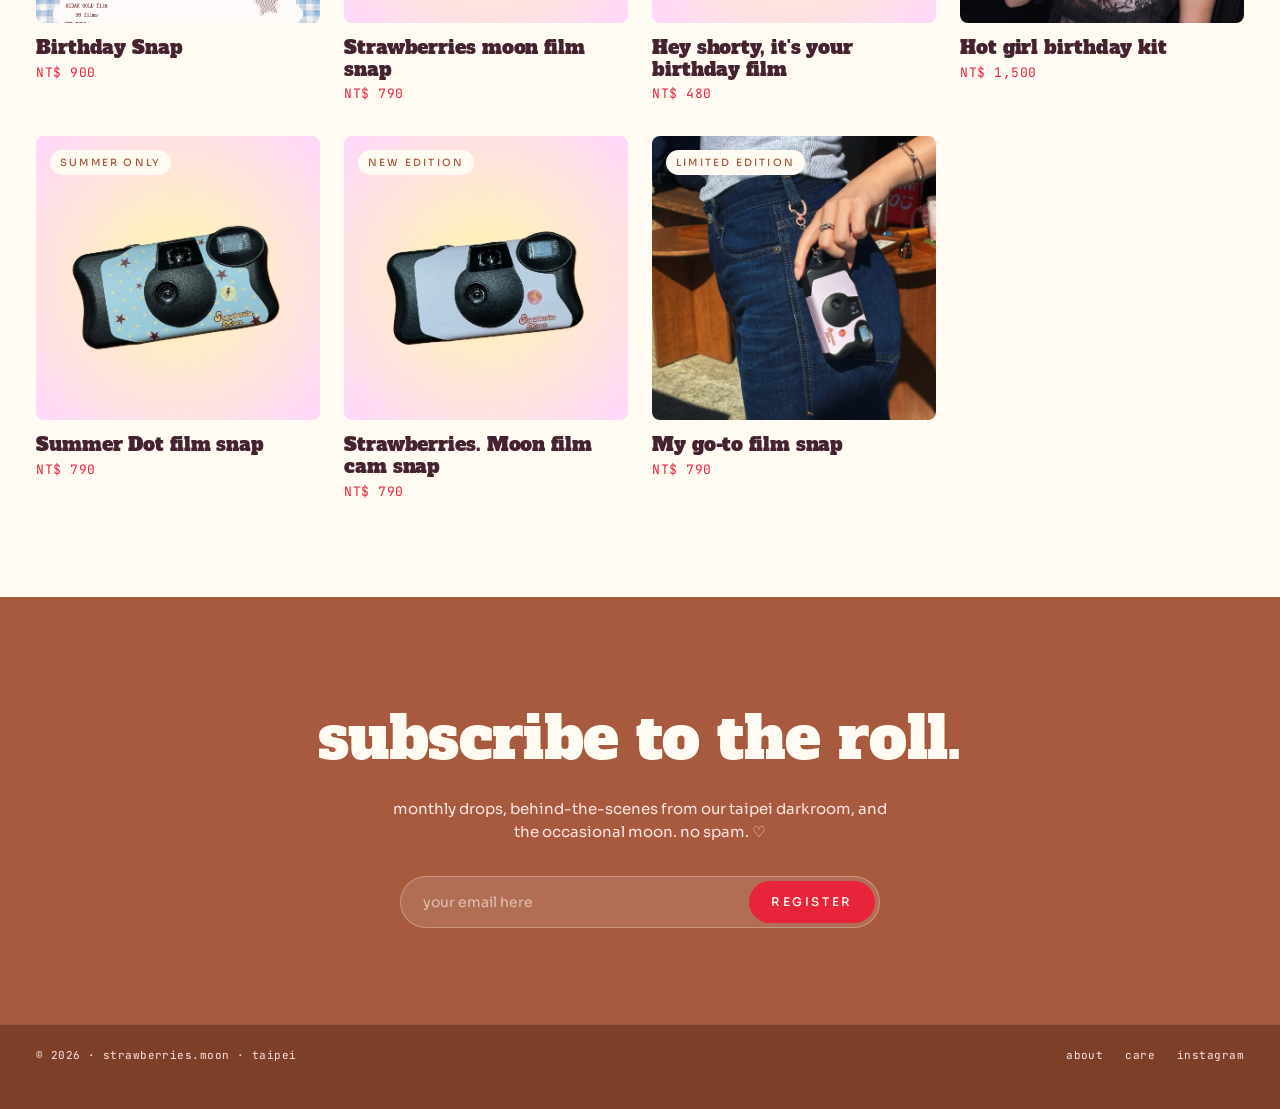
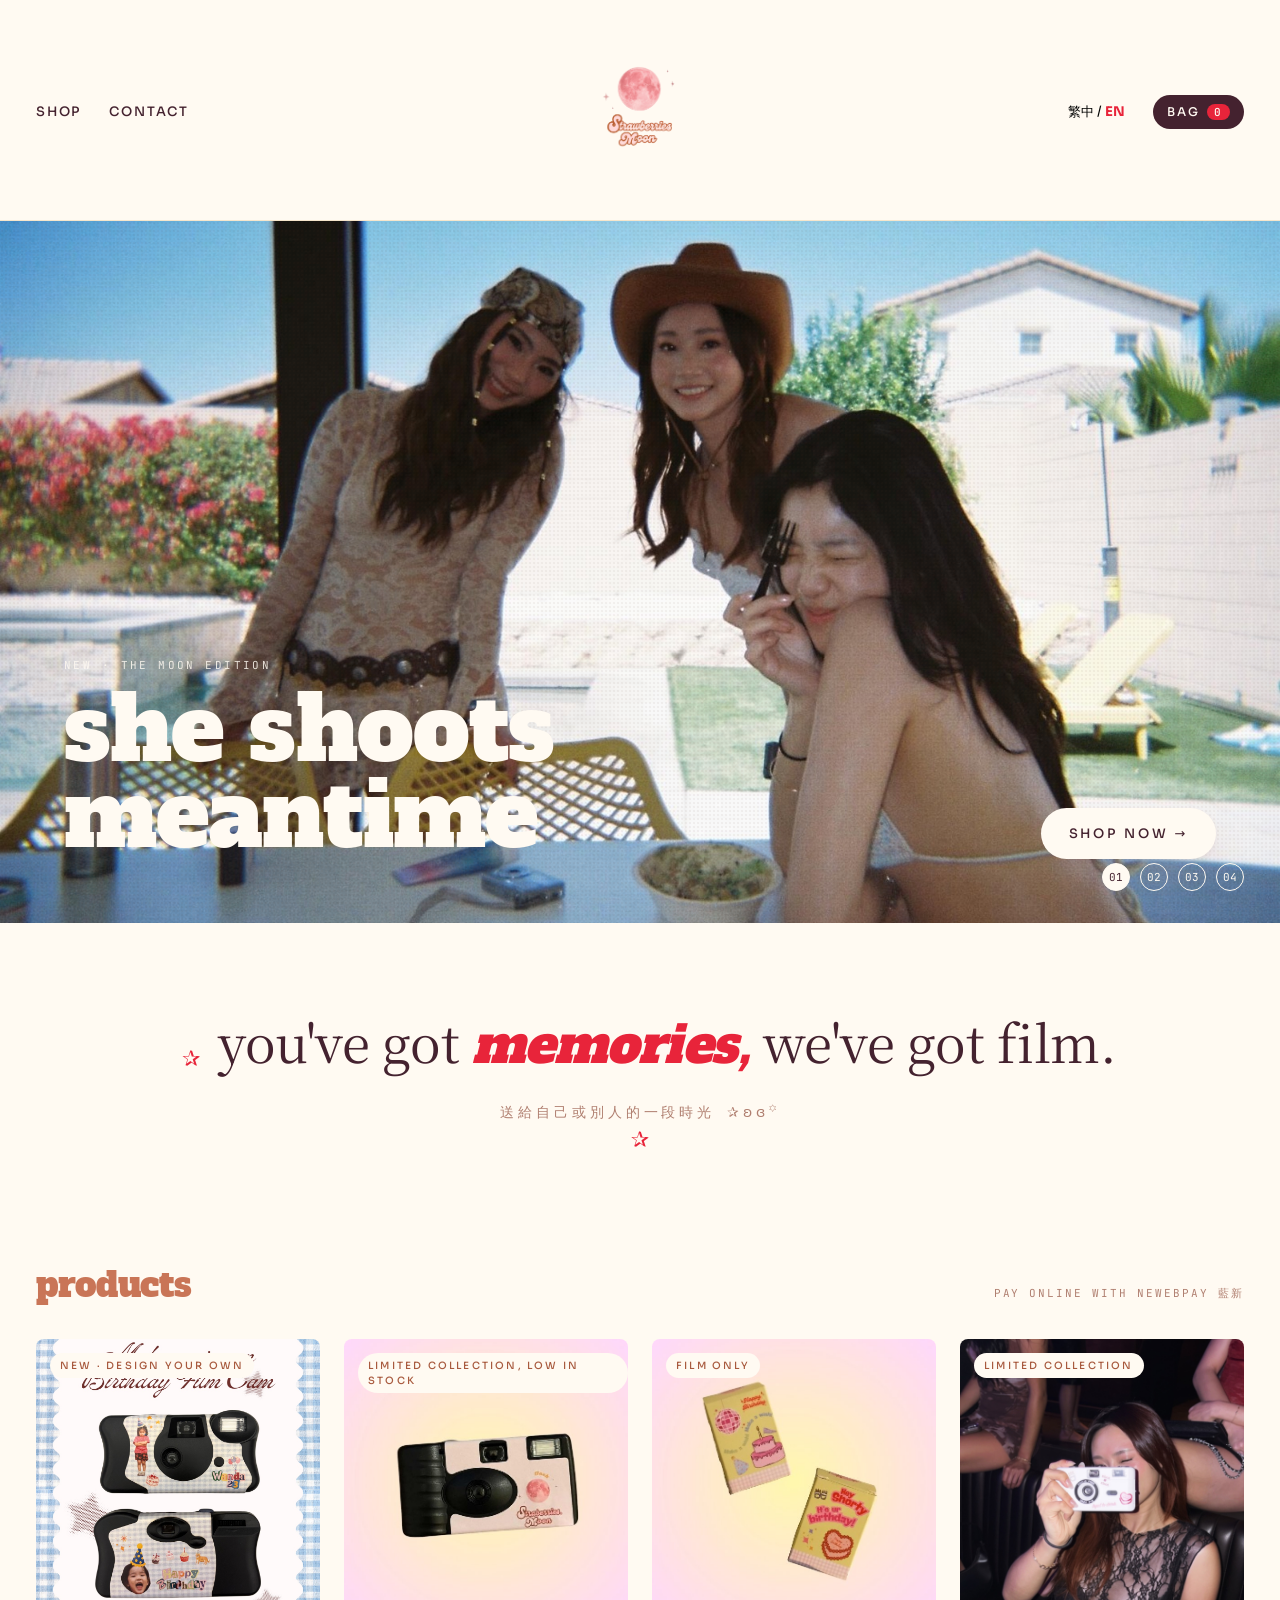
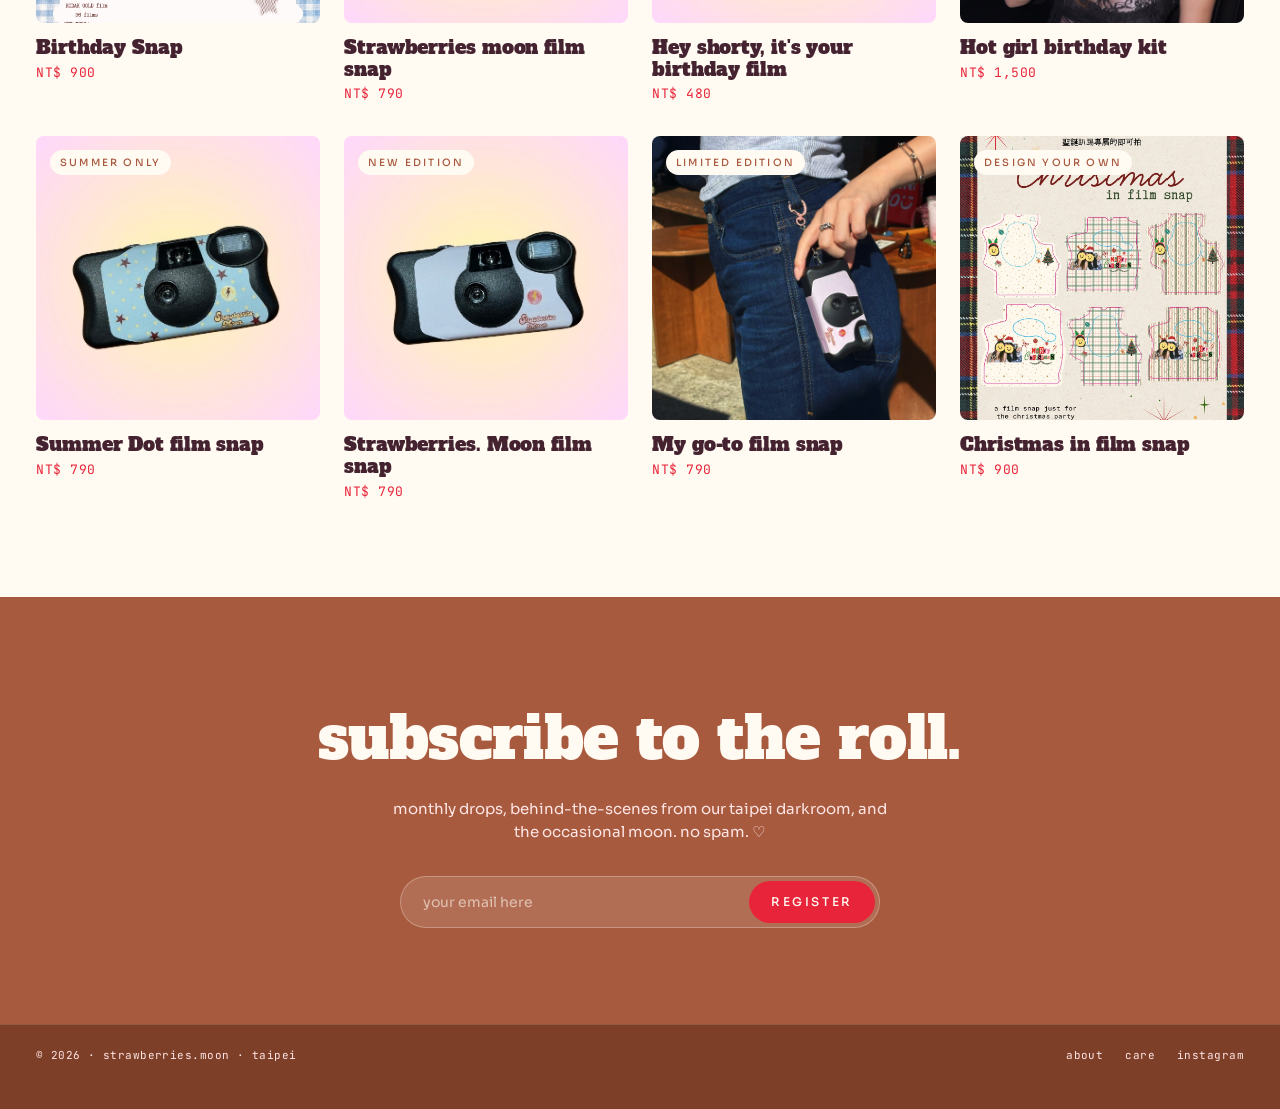
